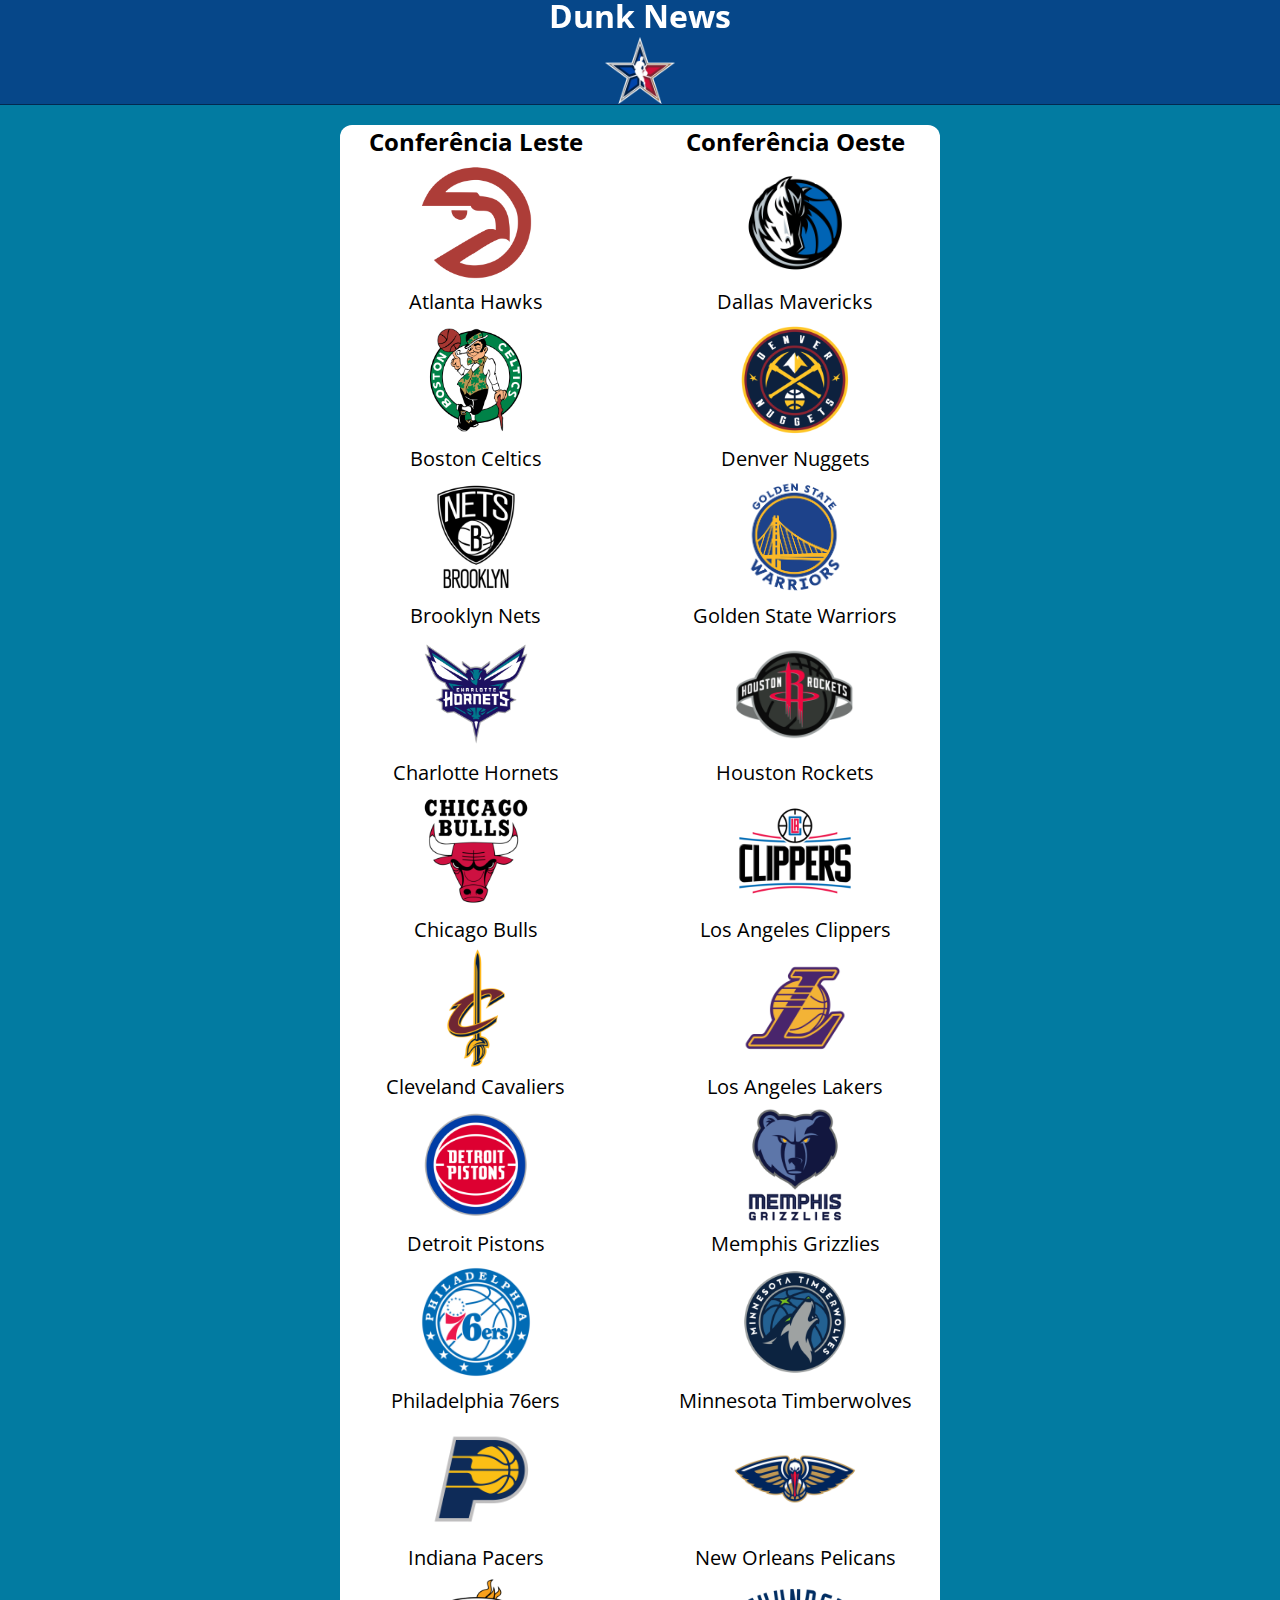
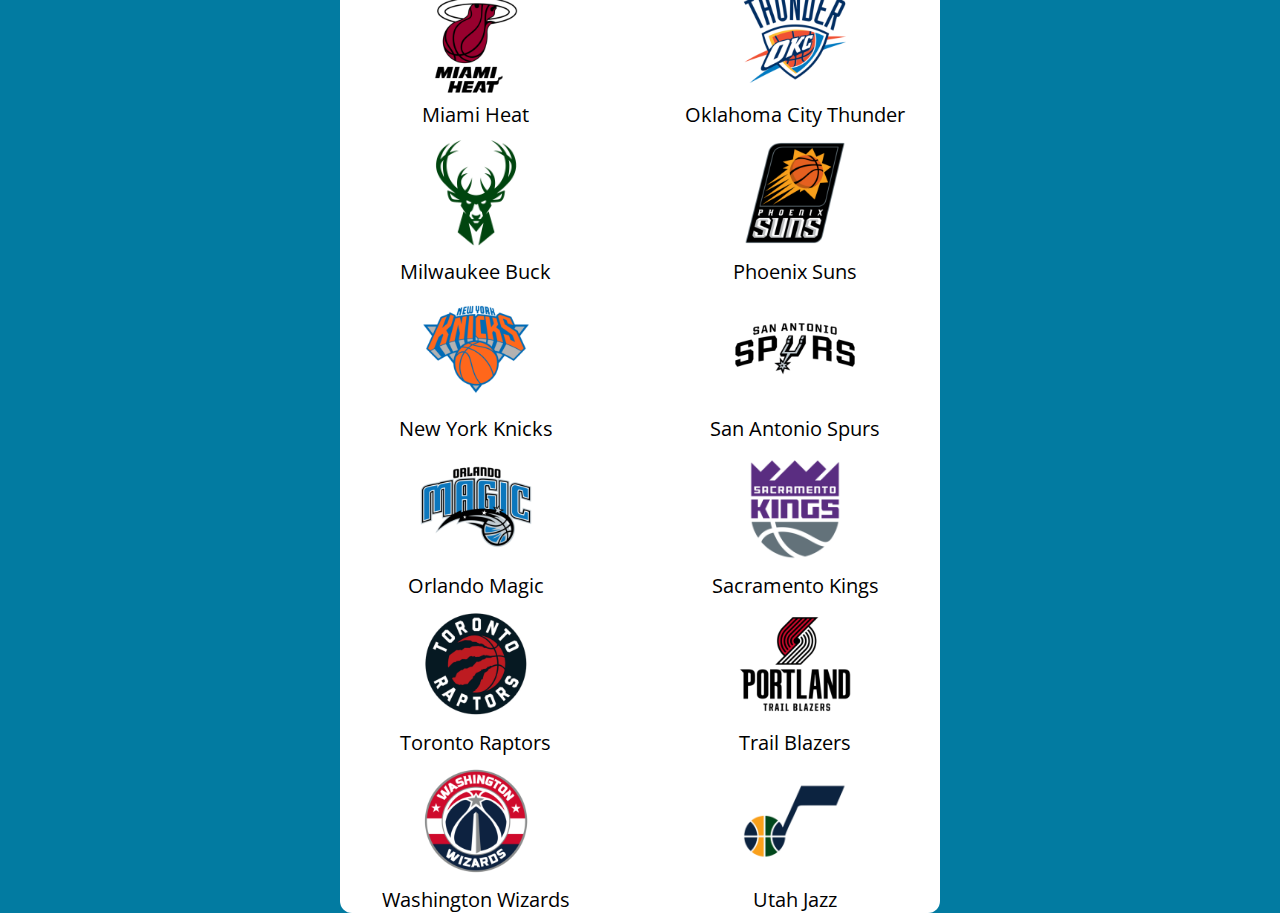
==== code/index.html @ 2bbd067e "Update HTML/CSS" ====
<!DOCTYPE html>
<html lang="pt-br">
<head>
    <meta charset="UTF-8">
    <meta http-equiv="X-UA-Compatible" content="IE=edge">
    <meta name="viewport" content="width=device-width, initial-scale=1.0">
    <title>Dunk News</title>
    <link rel="stylesheet" href="style.css">
    <link rel="shortcut icon" href="imagens/favicon.ico" type="image/x-icon">
</head>
<body>
    <header> 
        <h1 id="title">Dunk News</h1>
        <img id="logo" src="imagens/dunk-news-logo.png" alt="Logo"> 
    </header>
    <main>
        <section id="conferencias">
            <div id="leste">  
                <h2>Conferência Leste</h2>
                <img src="imagens/atlanta-hawks.png" alt="Atlanta Hawks">
                <p>Atlanta Hawks</p>
                <img src="imagens/boston-celtics.png" alt="Boston Celtics">
                <p>Boston Celtics</p>
                <img src="imagens/brooklyn-nets.png" alt="Brooklyn Nets">
                <p>Brooklyn Nets</p>
                <img src="imagens/charlotte-hornets.png" alt="Charlotte Hornets">
                <p>Charlotte Hornets</p>
                <img src="imagens/bulls.png" alt="Chicago Bulls">
                <p>Chicago Bulls</p>
                <img src="imagens/cleveland-cavaliers.png" alt="Cleveland Cavaliers">
                <p>Cleveland Cavaliers</p>
                <img src="imagens/detroit-pistons.png" alt="Detroit Pistons">
                <p>Detroit Pistons</p>
                <img src="imagens/76ers.png" alt="Philadelphia 76ers">
                <p>Philadelphia 76ers</p>
                <img src="imagens/indiana.png" alt="Indiana Pacers">
                <p>Indiana Pacers</p>
                <img src="imagens/heat.png" alt="Miami Heat">
                <p>Miami Heat</p>
                <img src="imagens/milwaukee.png" alt="Milwaukee Bucks">
                <p>Milwaukee Buck</p>
                <img src="imagens/knicks.png" alt="New York Knicks">
                <p>New York Knicks</p>
                <img src="imagens/magic.png" alt="Orlando Magic">
                <p>Orlando Magic</p>
                <img src="imagens/raptors.png" alt="Toronto Raptors">
                <p>Toronto Raptors</p>
                <img src="imagens/wizards.png" alt="Washington Wizards">
                <p>Washington Wizards</p>
            </div>
            <div id="oeste">
                <h2>Conferência Oeste</h2>
                <img src="imagens/dallas-mavericks.png" alt="Dallas Mavericks">
                <p>Dallas Mavericks</p>
                <img src="imagens/denver-nuggets.png" alt="Denver Nuggets">
                <p>Denver Nuggets</p>
                <img src="imagens/warriors.png" alt="Golden State Warriors">
                <p>Golden State Warriors</p>
                <img src="imagens/houston-rockets.png" alt="Houston Rockets">
                <p>Houston Rockets</p>
                <img src="imagens/clippers.png" alt="Los Angeles Clippers">
                <p>Los Angeles Clippers</p>
                <img src="imagens/los-angeles.png" alt="Los Angeles Lakers">
                <p>Los Angeles Lakers</p>
                <img src="imagens/grizzlies.png" alt="Memphis Grizzlies">
                <p>Memphis Grizzlies</p>
                <img src="imagens/timberwolves.png" alt="Minnesota Timberwolves">
                <p>Minnesota Timberwolves</p>
                <img src="imagens/new-orleans.png" alt="New Orleans Pelicans">
                <p>New Orleans Pelicans</p>
                <img src="imagens/logo-okc.png" alt="Oklahoma City Thunder">
                <p>Oklahoma City Thunder</p>
                <img src="imagens/suns.png" alt="Phoenix Suns">
                <p>Phoenix Suns</p>
                <img src="imagens/spurs.png" alt="San Antonio Spurs">
                <p>San Antonio Spurs</p>
                <img src="imagens/kings.png" alt="Sacramento Kings">
                <p>Sacramento Kings</p>
                <img src="imagens/blazers.png" alt="Trail Blazers">
                <p>Trail Blazers</p>
                <img src="imagens/utah.png" alt="Utah Jazz">
                <p>Utah Jazz </p>
            </div>
        </section>
    </main>
</body>
</html>
---- code/style.css ----
/* CORES 
#064789
#027BA1
#029692
#0227A1
#060296
*/

@import url('https://fonts.googleapis.com/css2?family=Open+Sans:wght@300;400;600&display=swap');

*{
    margin: 0;
    padding: 0;
}

body{
    font-family: 'Open Sans', sans-serif;
    padding-top: 125px;
    background-color: #027BA1;
}

img{
    width: 130px;
    display: flex;
    margin: auto;
    align-items: center;
    justify-content: center;
}

p{
    font-size: 20px;
}

/* HEADER */
header{
    box-sizing: border-box;
    padding: 20px 40px;
    margin-bottom: 30px;
    position: fixed;
    width: 100%;
    height: 105px;
    top: 0;
    background-color: #064789;
    border-bottom: 1px solid rgba(0, 0, 0, 0.411);
}

#title{
    text-align: center;
    margin-top: -0.8em;
    color: white;
}

#logo{
    width: 70px;
    display: flex;
    margin: auto;
}

/* MAIN */
#conferencias{
    display: flex;
    margin: auto;
    align-items: center;
    justify-content: center;
    text-align: center;
    background-color: white;
    width: 600px;
    border-radius: 12px;
}


#leste{
    margin-right: 3em;
}

#oeste{
    margin-left: 3em;
}
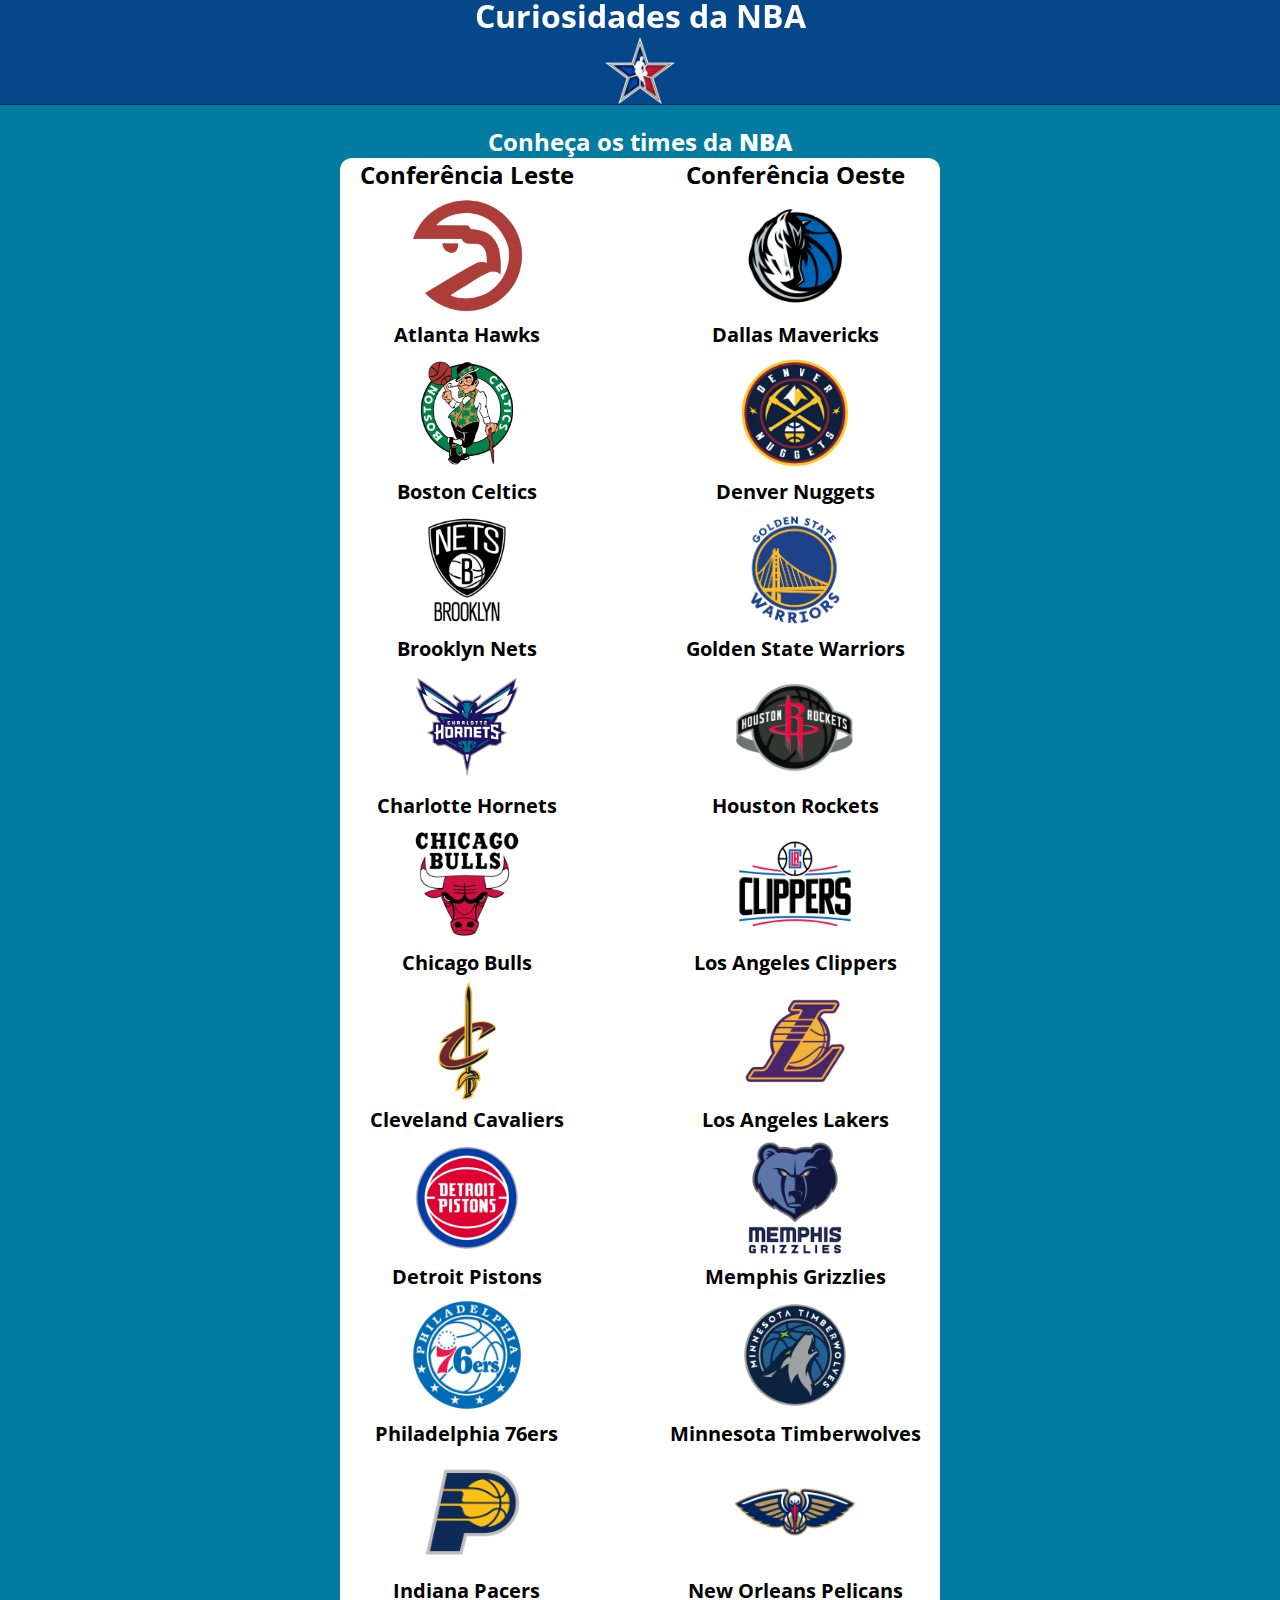
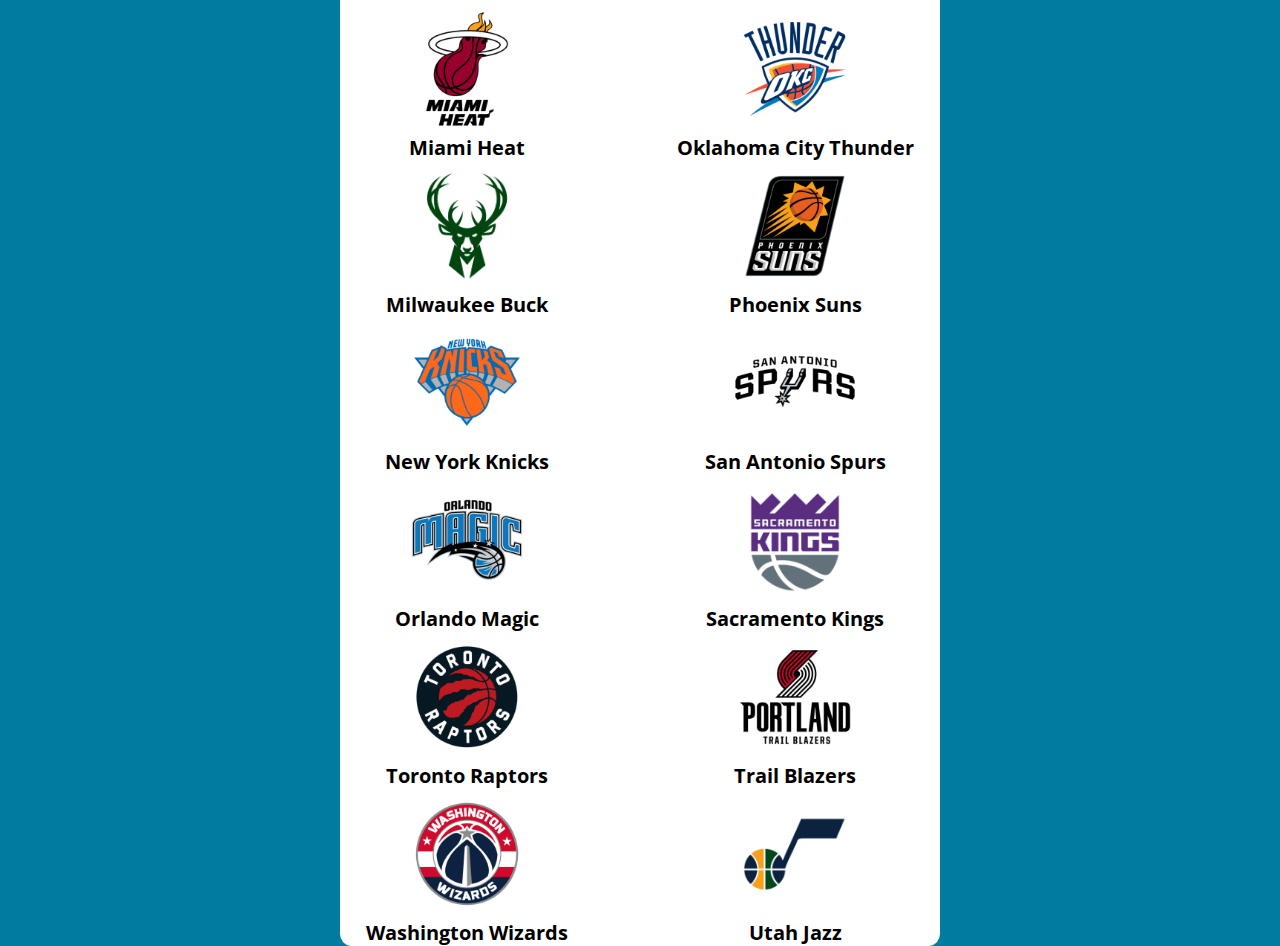
==== commit 116aad8b: "Update HTML/CSS" ====
--- a/code/index.html
+++ b/code/index.html
@@ -4,16 +4,18 @@
     <meta charset="UTF-8">
     <meta http-equiv="X-UA-Compatible" content="IE=edge">
     <meta name="viewport" content="width=device-width, initial-scale=1.0">
-    <title>Dunk News</title>
+    <title>Curiosidades da NBA</title>
     <link rel="stylesheet" href="style.css">
     <link rel="shortcut icon" href="imagens/favicon.ico" type="image/x-icon">
 </head>
 <body>
     <header> 
-        <h1 id="title">Dunk News</h1>
+        <h1 id="title">Curiosidades da NBA</h1>
         <img id="logo" src="imagens/dunk-news-logo.png" alt="Logo"> 
     </header>
+
     <main>
+        <h2 id="par1">Conheça os times da <strong>NBA</strong></h2>
         <section id="conferencias">
             <div id="leste">  
                 <h2>Conferência Leste</h2>
@@ -82,6 +84,8 @@
                 <p>Utah Jazz </p>
             </div>
         </section>
+
+
     </main>
 </body>
 </html>--- a/code/style.css
+++ b/code/style.css
@@ -29,6 +29,7 @@
 
 p{
     font-size: 20px;
+    font-weight: bold;
 }
 
 /* HEADER */
@@ -57,6 +58,12 @@
 }
 
 /* MAIN */
+#par1{
+    align-items: center;
+    text-align: center;
+    color: white;
+}
+
 #conferencias{
     display: flex;
     margin: auto;
@@ -68,7 +75,6 @@
     border-radius: 12px;
 }
 
-
 #leste{
     margin-right: 3em;
 }
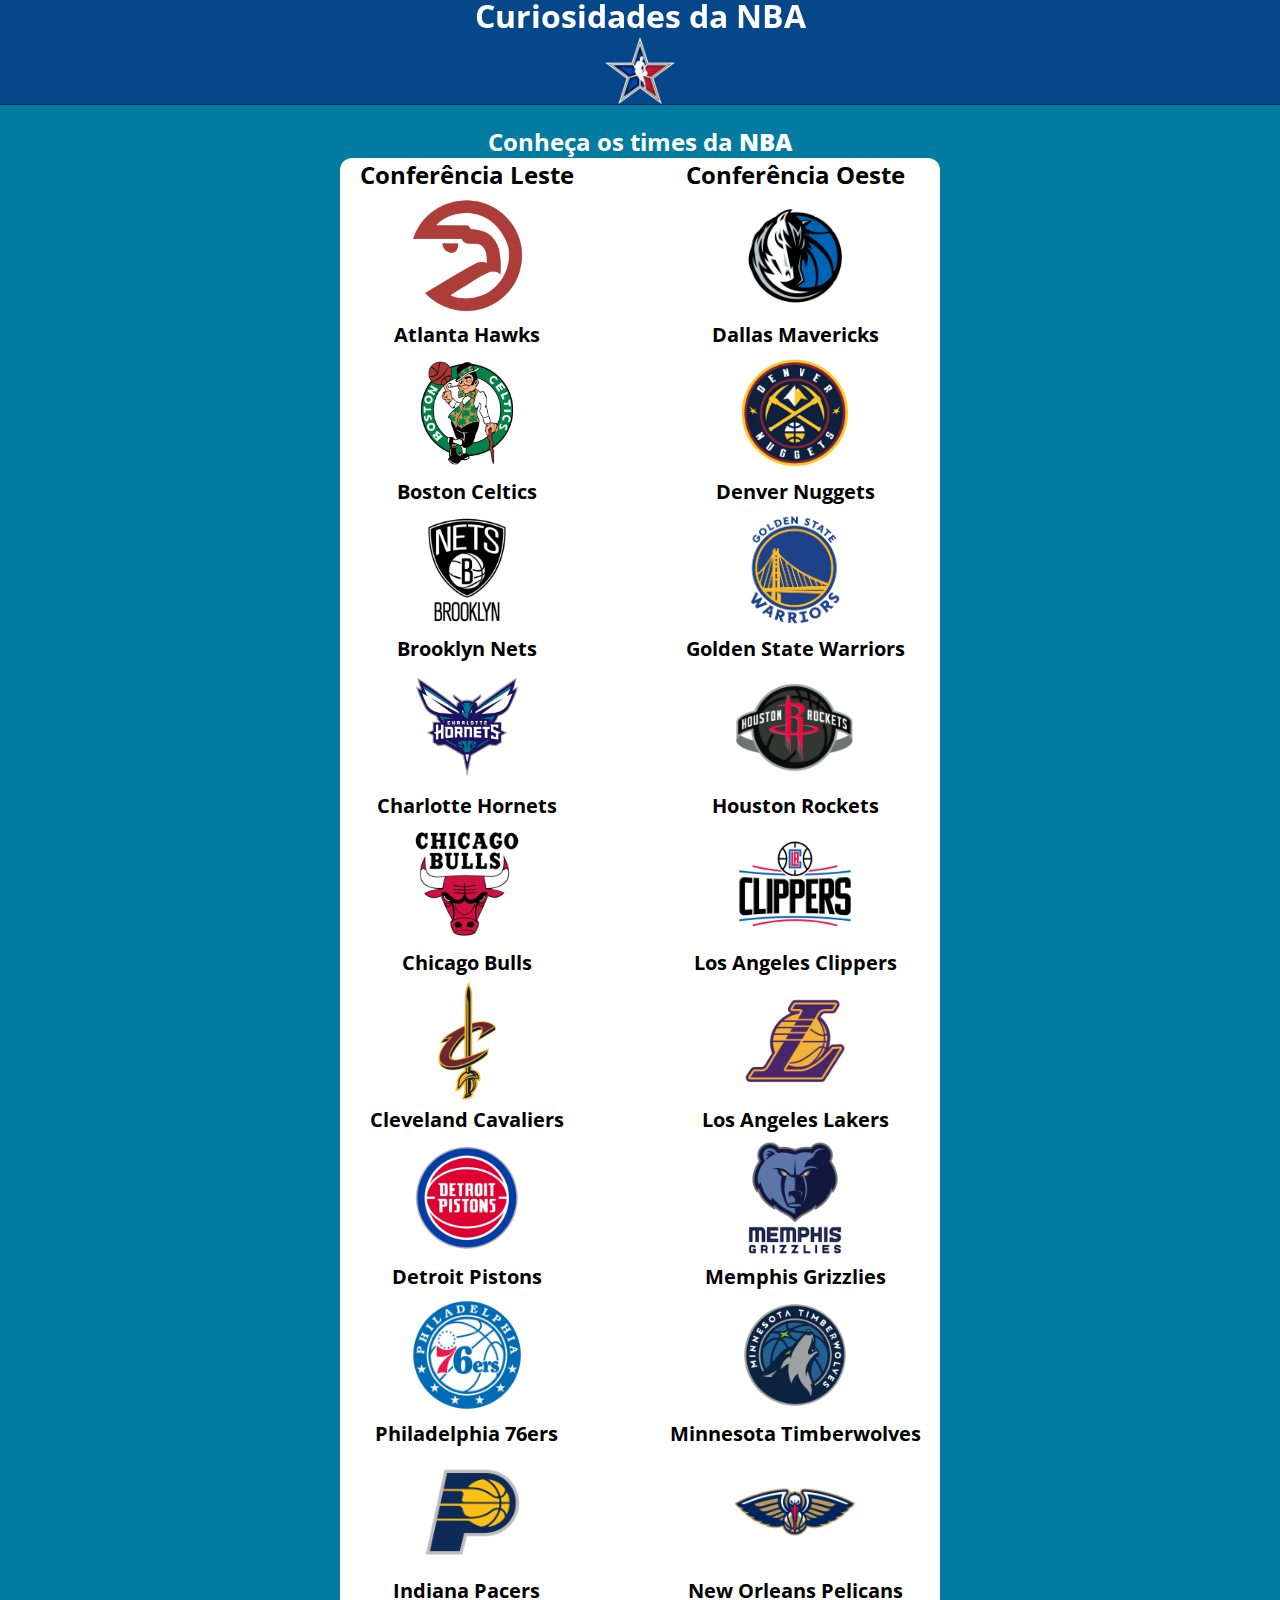
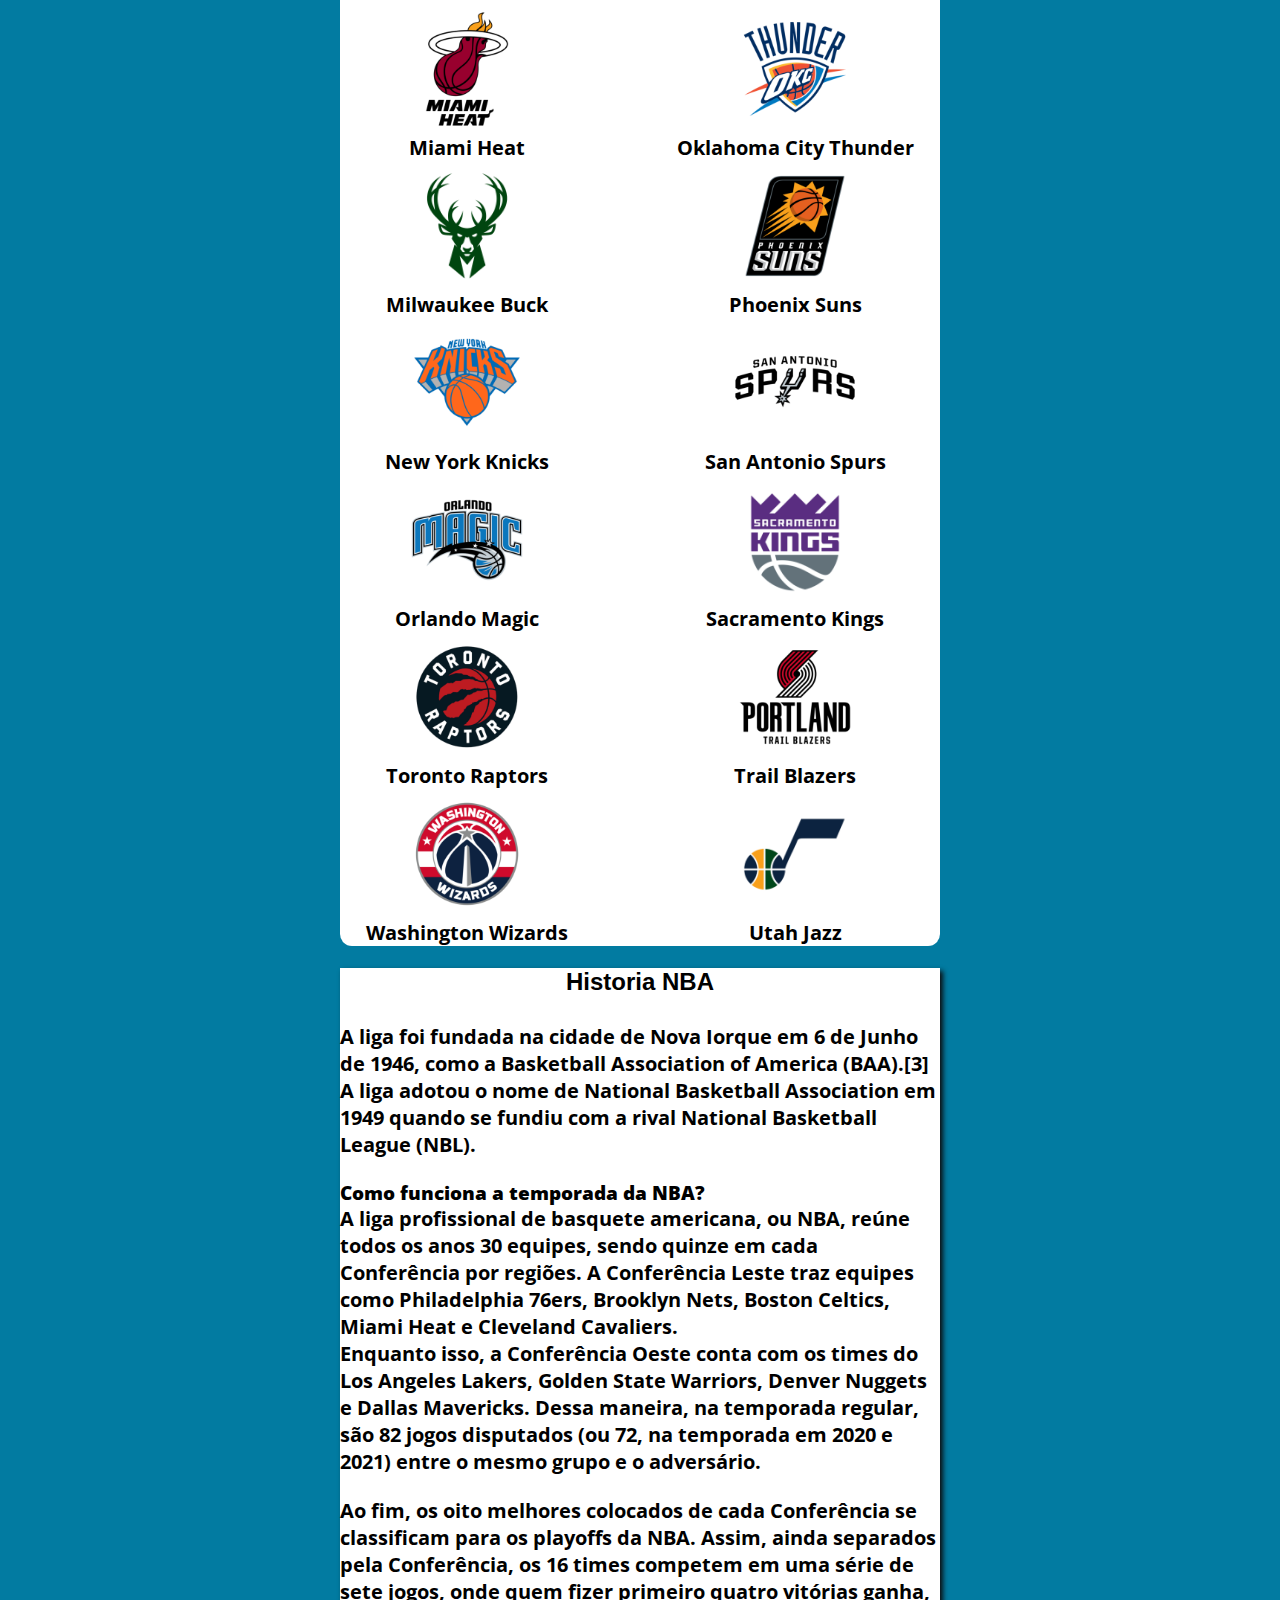
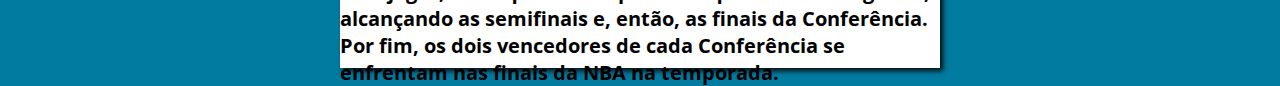
==== commit 129afd7c: "Update HTML/CSS" ====
--- a/code/index.html
+++ b/code/index.html
@@ -84,6 +84,24 @@
                 <p>Utah Jazz </p>
             </div>
         </section>
+        <br>
+        <section>
+            <div id="Curiosidades">
+                <h2 id="titulo">Historia NBA</h2>
+                <p>
+                <br>A liga foi fundada na cidade de Nova Iorque em 6 de Junho de 1946, como a Basketball Association of America (BAA).[3] A liga adotou o nome de National Basketball Association em 1949 quando se fundiu com a rival National Basketball League (NBL).  </br> 
+                </p>
+                <br>
+                <h3><strong>Como funciona a temporada da NBA?</strong> </h3>
+                <p>A liga profissional de basquete americana, ou NBA, reúne todos os anos 30 equipes, sendo quinze em cada Conferência por regiões. A Conferência Leste traz equipes como Philadelphia 76ers, Brooklyn Nets, Boston Celtics, Miami Heat e Cleveland Cavaliers.
+                <br> 
+                Enquanto isso, a Conferência Oeste conta com os times do Los Angeles Lakers, Golden State Warriors, Denver Nuggets e Dallas Mavericks. Dessa maneira, na temporada regular, são 82 jogos disputados (ou 72, na temporada em 2020 e 2021) entre o mesmo grupo e o adversário.
+                </p>
+                <br> 
+                <p>Ao fim, os oito melhores colocados de cada Conferência se classificam para os playoffs da NBA. Assim, ainda separados pela Conferência, os 16 times competem em uma série de sete jogos, onde quem fizer primeiro quatro vitórias ganha, alcançando as semifinais e, então, as finais da Conferência. Por fim, os dois vencedores de cada Conferência se enfrentam nas finais da NBA na temporada.
+                </p>
+            </div>
+        </section>
 
 
     </main>
--- a/code/style.css
+++ b/code/style.css
@@ -81,4 +81,18 @@
 
 #oeste{
     margin-left: 3em;
+}
+
+#Curiosidades{
+    background-color: white;
+    width: 600px;
+    margin: auto;
+    box-shadow:3px 3px 5px rgb(13, 13, 14);
+    height: 700px;
+} 
+
+#titulo{
+    font-family: Arial, Helvetica, sans-serif;
+    font-size: 12;
+    text-align: center;
 }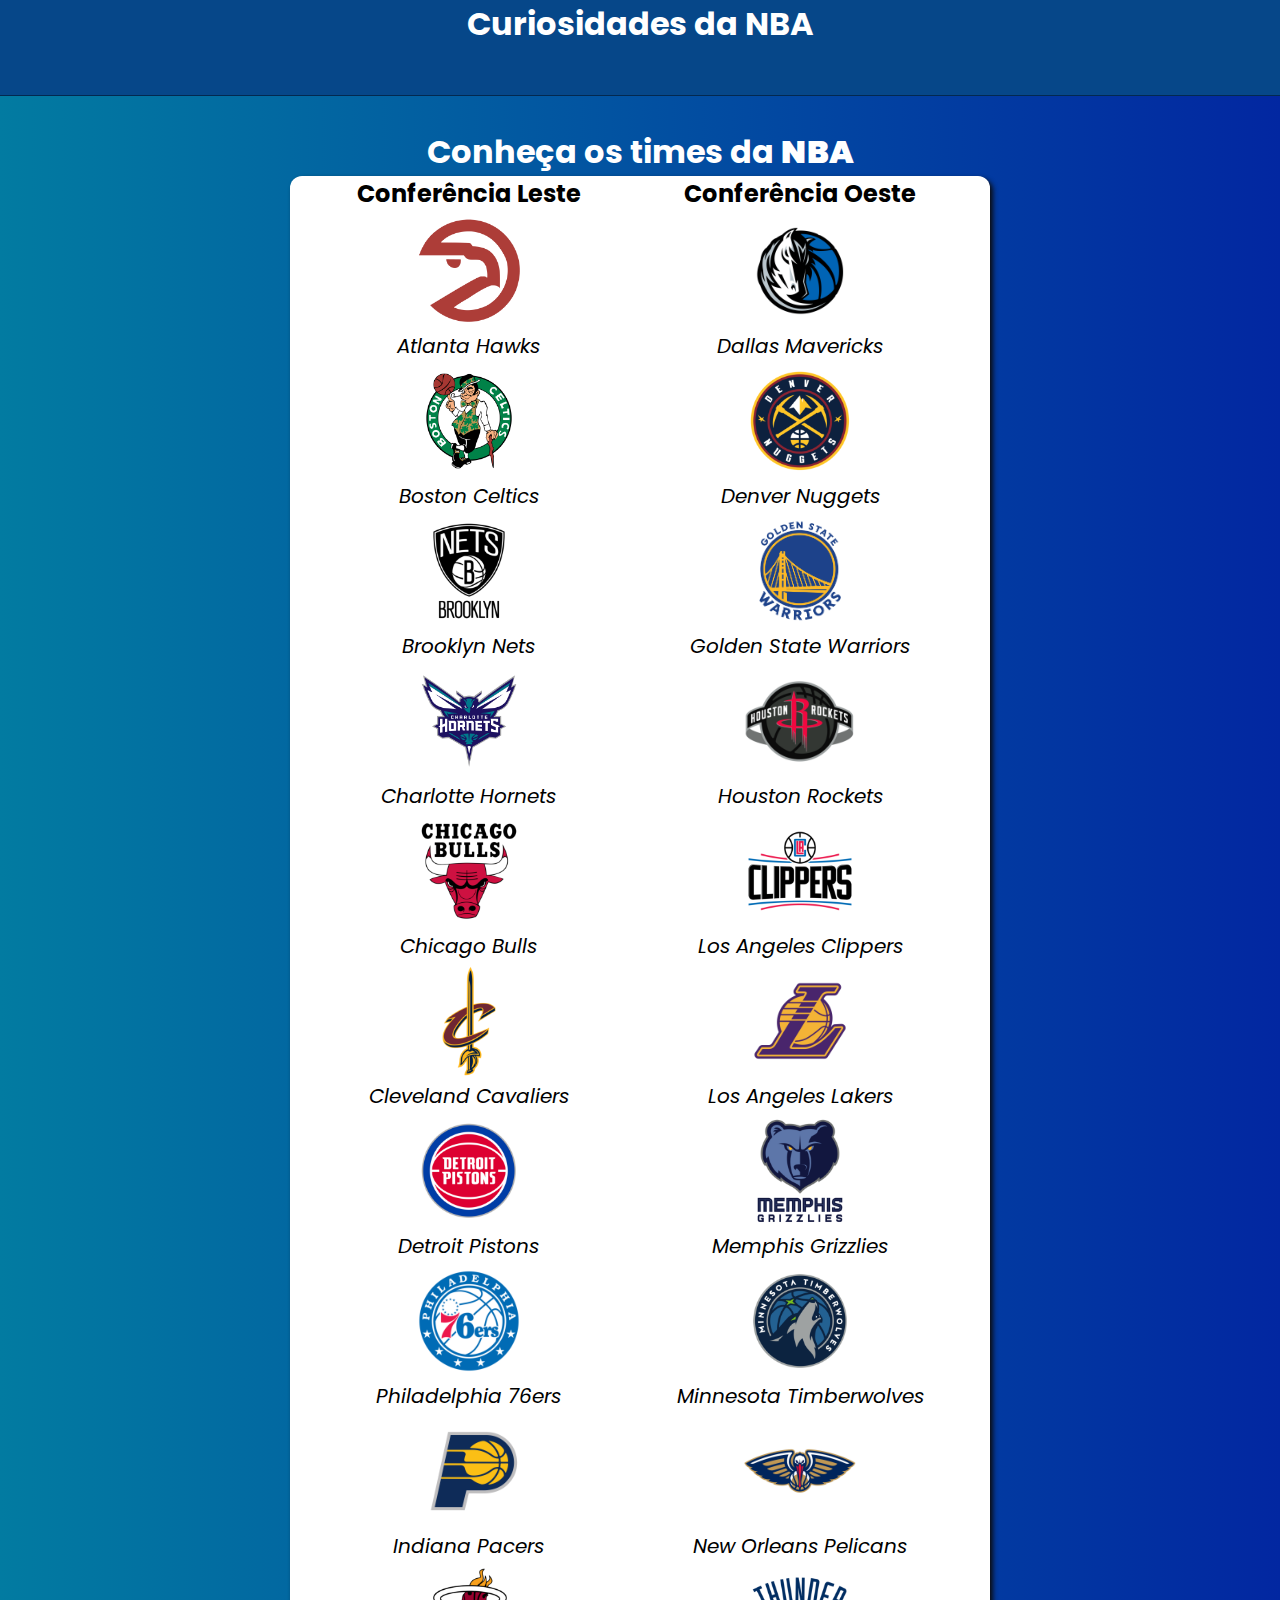
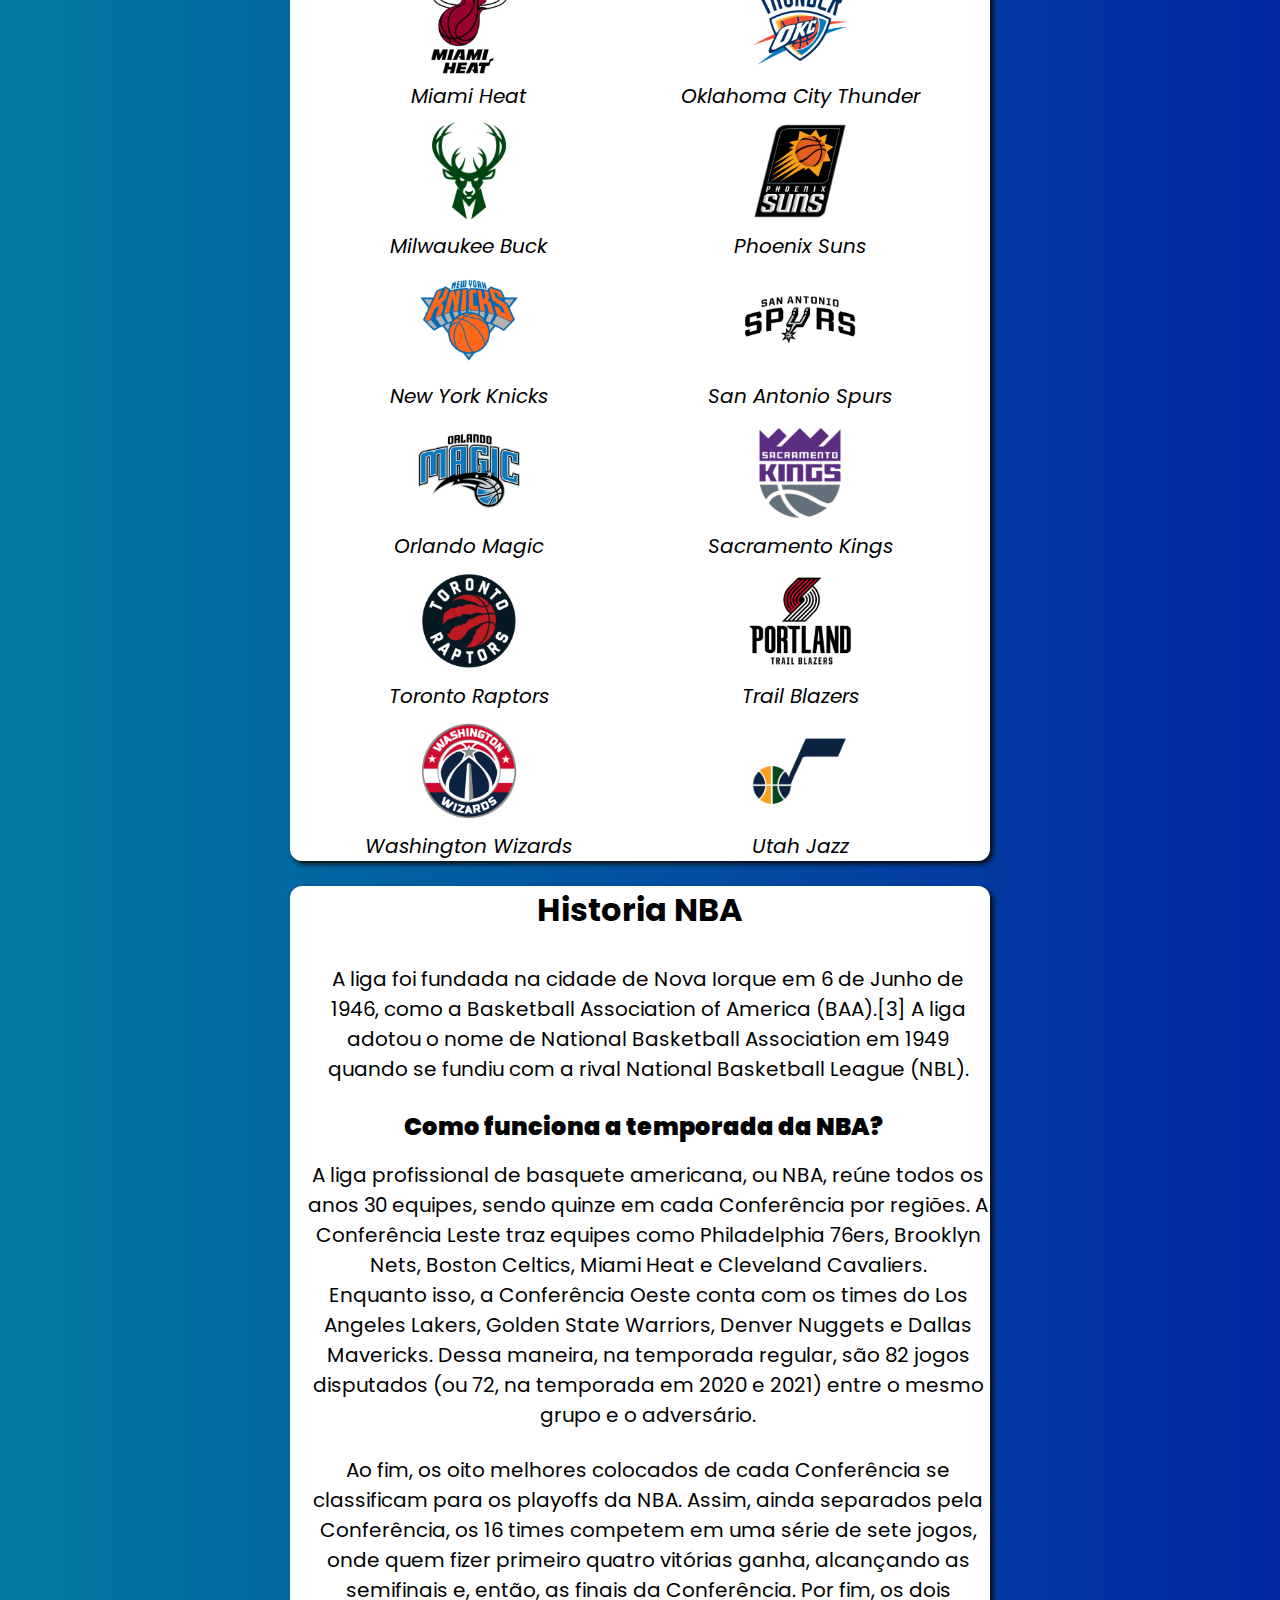
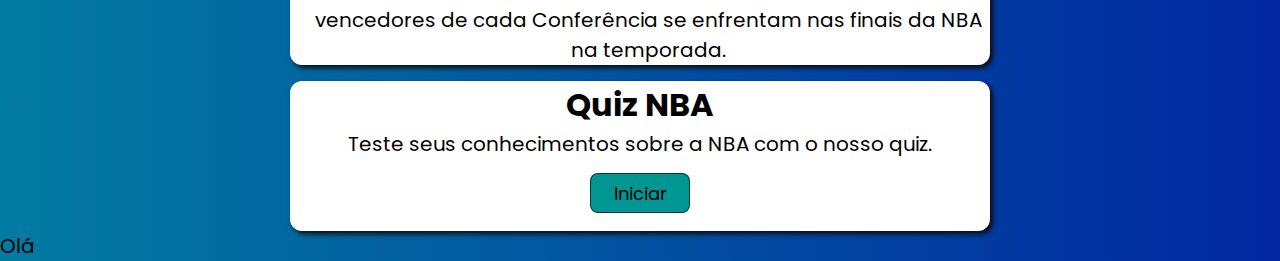
==== commit d432098f: "Update HTML/CSS" ====
--- a/code/index.html
+++ b/code/index.html
@@ -11,99 +11,112 @@
 <body>
     <header> 
         <h1 id="title">Curiosidades da NBA</h1>
-        <img id="logo" src="imagens/dunk-news-logo.png" alt="Logo"> 
     </header>
 
     <main>
-        <h2 id="par1">Conheça os times da <strong>NBA</strong></h2>
-        <section id="conferencias">
-            <div id="leste">  
-                <h2>Conferência Leste</h2>
-                <img src="imagens/atlanta-hawks.png" alt="Atlanta Hawks">
-                <p>Atlanta Hawks</p>
-                <img src="imagens/boston-celtics.png" alt="Boston Celtics">
-                <p>Boston Celtics</p>
-                <img src="imagens/brooklyn-nets.png" alt="Brooklyn Nets">
-                <p>Brooklyn Nets</p>
-                <img src="imagens/charlotte-hornets.png" alt="Charlotte Hornets">
-                <p>Charlotte Hornets</p>
-                <img src="imagens/bulls.png" alt="Chicago Bulls">
-                <p>Chicago Bulls</p>
-                <img src="imagens/cleveland-cavaliers.png" alt="Cleveland Cavaliers">
-                <p>Cleveland Cavaliers</p>
-                <img src="imagens/detroit-pistons.png" alt="Detroit Pistons">
-                <p>Detroit Pistons</p>
-                <img src="imagens/76ers.png" alt="Philadelphia 76ers">
-                <p>Philadelphia 76ers</p>
-                <img src="imagens/indiana.png" alt="Indiana Pacers">
-                <p>Indiana Pacers</p>
-                <img src="imagens/heat.png" alt="Miami Heat">
-                <p>Miami Heat</p>
-                <img src="imagens/milwaukee.png" alt="Milwaukee Bucks">
-                <p>Milwaukee Buck</p>
-                <img src="imagens/knicks.png" alt="New York Knicks">
-                <p>New York Knicks</p>
-                <img src="imagens/magic.png" alt="Orlando Magic">
-                <p>Orlando Magic</p>
-                <img src="imagens/raptors.png" alt="Toronto Raptors">
-                <p>Toronto Raptors</p>
-                <img src="imagens/wizards.png" alt="Washington Wizards">
-                <p>Washington Wizards</p>
-            </div>
-            <div id="oeste">
-                <h2>Conferência Oeste</h2>
-                <img src="imagens/dallas-mavericks.png" alt="Dallas Mavericks">
-                <p>Dallas Mavericks</p>
-                <img src="imagens/denver-nuggets.png" alt="Denver Nuggets">
-                <p>Denver Nuggets</p>
-                <img src="imagens/warriors.png" alt="Golden State Warriors">
-                <p>Golden State Warriors</p>
-                <img src="imagens/houston-rockets.png" alt="Houston Rockets">
-                <p>Houston Rockets</p>
-                <img src="imagens/clippers.png" alt="Los Angeles Clippers">
-                <p>Los Angeles Clippers</p>
-                <img src="imagens/los-angeles.png" alt="Los Angeles Lakers">
-                <p>Los Angeles Lakers</p>
-                <img src="imagens/grizzlies.png" alt="Memphis Grizzlies">
-                <p>Memphis Grizzlies</p>
-                <img src="imagens/timberwolves.png" alt="Minnesota Timberwolves">
-                <p>Minnesota Timberwolves</p>
-                <img src="imagens/new-orleans.png" alt="New Orleans Pelicans">
-                <p>New Orleans Pelicans</p>
-                <img src="imagens/logo-okc.png" alt="Oklahoma City Thunder">
-                <p>Oklahoma City Thunder</p>
-                <img src="imagens/suns.png" alt="Phoenix Suns">
-                <p>Phoenix Suns</p>
-                <img src="imagens/spurs.png" alt="San Antonio Spurs">
-                <p>San Antonio Spurs</p>
-                <img src="imagens/kings.png" alt="Sacramento Kings">
-                <p>Sacramento Kings</p>
-                <img src="imagens/blazers.png" alt="Trail Blazers">
-                <p>Trail Blazers</p>
-                <img src="imagens/utah.png" alt="Utah Jazz">
-                <p>Utah Jazz </p>
-            </div>
-        </section>
-        <br>
-        <section>
-            <div id="Curiosidades">
-                <h2 id="titulo">Historia NBA</h2>
-                <p>
-                <br>A liga foi fundada na cidade de Nova Iorque em 6 de Junho de 1946, como a Basketball Association of America (BAA).[3] A liga adotou o nome de National Basketball Association em 1949 quando se fundiu com a rival National Basketball League (NBL).  </br> 
-                </p>
-                <br>
-                <h3><strong>Como funciona a temporada da NBA?</strong> </h3>
-                <p>A liga profissional de basquete americana, ou NBA, reúne todos os anos 30 equipes, sendo quinze em cada Conferência por regiões. A Conferência Leste traz equipes como Philadelphia 76ers, Brooklyn Nets, Boston Celtics, Miami Heat e Cleveland Cavaliers.
-                <br> 
-                Enquanto isso, a Conferência Oeste conta com os times do Los Angeles Lakers, Golden State Warriors, Denver Nuggets e Dallas Mavericks. Dessa maneira, na temporada regular, são 82 jogos disputados (ou 72, na temporada em 2020 e 2021) entre o mesmo grupo e o adversário.
-                </p>
-                <br> 
-                <p>Ao fim, os oito melhores colocados de cada Conferência se classificam para os playoffs da NBA. Assim, ainda separados pela Conferência, os 16 times competem em uma série de sete jogos, onde quem fizer primeiro quatro vitórias ganha, alcançando as semifinais e, então, as finais da Conferência. Por fim, os dois vencedores de cada Conferência se enfrentam nas finais da NBA na temporada.
-                </p>
-            </div>
-        </section>
+                <section>
+                    <h1 id="title-teams">Conheça os times da <strong>NBA</strong></h1>
+                    <div class="content conferencias">
+                                <div id="leste">
+                                    <h2>Conferência Leste</h2>
+                                    <img src="imagens/atlanta-hawks.png" alt="Atlanta Hawks">
+                                    <p>Atlanta Hawks</p>
+                                    <img src="imagens/boston-celtics.png" alt="Boston Celtics">
+                                    <p>Boston Celtics</p>
+                                    <img src="imagens/brooklyn-nets.png" alt="Brooklyn Nets">
+                                    <p>Brooklyn Nets</p>
+                                    <img src="imagens/charlotte-hornets.png" alt="Charlotte Hornets">
+                                    <p>Charlotte Hornets</p>
+                                    <img src="imagens/bulls.png" alt="Chicago Bulls">
+                                    <p>Chicago Bulls</p>
+                                    <img src="imagens/cleveland-cavaliers.png" alt="Cleveland Cavaliers">
+                                    <p>Cleveland Cavaliers</p>
+                                    <img src="imagens/detroit-pistons.png" alt="Detroit Pistons">
+                                    <p>Detroit Pistons</p>
+                                    <img src="imagens/76ers.png" alt="Philadelphia 76ers">
+                                    <p>Philadelphia 76ers</p>
+                                    <img src="imagens/indiana.png" alt="Indiana Pacers">
+                                    <p>Indiana Pacers</p>
+                                    <img src="imagens/heat.png" alt="Miami Heat">
+                                    <p>Miami Heat</p>
+                                    <img src="imagens/milwaukee.png" alt="Milwaukee Bucks">
+                                    <p>Milwaukee Buck</p>
+                                    <img src="imagens/knicks.png" alt="New York Knicks">
+                                    <p>New York Knicks</p>
+                                    <img src="imagens/magic.png" alt="Orlando Magic">
+                                    <p>Orlando Magic</p>
+                                    <img src="imagens/raptors.png" alt="Toronto Raptors">
+                                    <p>Toronto Raptors</p>
+                                    <img src="imagens/wizards.png" alt="Washington Wizards">
+                                    <p>Washington Wizards</p>
+                                </div>
+                                <div id="oeste">
+                                    <h2>Conferência Oeste</h2>
+                                    <img src="imagens/dallas-mavericks.png" alt="Dallas Mavericks">
+                                    <p>Dallas Mavericks</p>
+                                    <img src="imagens/denver-nuggets.png" alt="Denver Nuggets">
+                                    <p>Denver Nuggets</p>
+                                    <img src="imagens/warriors.png" alt="Golden State Warriors">
+                                    <p>Golden State Warriors</p>
+                                    <img src="imagens/houston-rockets.png" alt="Houston Rockets">
+                                    <p>Houston Rockets</p>
+                                    <img src="imagens/clippers.png" alt="Los Angeles Clippers">
+                                    <p>Los Angeles Clippers</p>
+                                    <img src="imagens/los-angeles.png" alt="Los Angeles Lakers">
+                                    <p>Los Angeles Lakers</p>
+                                    <img src="imagens/grizzlies.png" alt="Memphis Grizzlies">
+                                    <p>Memphis Grizzlies</p>
+                                    <img src="imagens/timberwolves.png" alt="Minnesota Timberwolves">
+                                    <p>Minnesota Timberwolves</p>
+                                    <img src="imagens/new-orleans.png" alt="New Orleans Pelicans">
+                                    <p>New Orleans Pelicans</p>
+                                    <img src="imagens/logo-okc.png" alt="Oklahoma City Thunder">
+                                    <p>Oklahoma City Thunder</p>
+                                    <img src="imagens/suns.png" alt="Phoenix Suns">
+                                    <p>Phoenix Suns</p>
+                                    <img src="imagens/spurs.png" alt="San Antonio Spurs">
+                                    <p>San Antonio Spurs</p>
+                                    <img src="imagens/kings.png" alt="Sacramento Kings">
+                                    <p>Sacramento Kings</p>
+                                    <img src="imagens/blazers.png" alt="Trail Blazers">
+                                    <p>Trail Blazers</p>
+                                    <img src="imagens/utah.png" alt="Utah Jazz">
+                                    <p>Utah Jazz </p>
+                            </div>
+                        </div>
+                </section>
+            <br>
+                <section>
+                        <div class="content curiosidades">
+                            <h1>Historia NBA</h1>
+                            <p>
+                            <br>A liga foi fundada na cidade de Nova Iorque em 6 de Junho de 1946, como a Basketball Association of America (BAA).[3] A liga adotou o nome de National Basketball Association em 1949 quando se fundiu com a rival National Basketball League (NBL).  </br>
+                            </p>
+                            <br>
+                            <h2><strong>Como funciona a temporada da NBA?</strong> </h2>
+                            <p>A liga profissional de basquete americana, ou NBA, reúne todos os anos 30 equipes, sendo quinze em cada Conferência por regiões. A Conferência Leste traz equipes como Philadelphia 76ers, Brooklyn Nets, Boston Celtics, Miami Heat e Cleveland Cavaliers.
+                            <br>
+                            Enquanto isso, a Conferência Oeste conta com os times do Los Angeles Lakers, Golden State Warriors, Denver Nuggets e Dallas Mavericks. Dessa maneira, na temporada regular, são 82 jogos disputados (ou 72, na temporada em 2020 e 2021) entre o mesmo grupo e o adversário.
+                            </p>
+                            <br>
+                            <p>Ao fim, os oito melhores colocados de cada Conferência se classificam para os playoffs da NBA. Assim, ainda separados pela Conferência, os 16 times competem em uma série de sete jogos, onde quem fizer primeiro quatro vitórias ganha, alcançando as semifinais e, então, as finais da Conferência. Por fim, os dois vencedores de cada Conferência se enfrentam nas finais da NBA na temporada.
+                            </p>
+                        </div>
+                    </div>
 
+                    <div class="content quiz">
+                        <h1>Quiz NBA</h1>
+                        <div id="quiz-content">
+                            <p>Teste seus conhecimentos sobre a NBA com o nosso quiz.</p>
+                            <a href="quiz01.html"><button>Iniciar</button></a>
+                        </div>
+                    </div>
+                </section>
 
     </main>
+
+    <footer>
+        <p>Olá</p>
+    </footer>
 </body>
 </html>--- a/code/style.css
+++ b/code/style.css
@@ -6,7 +6,7 @@
 #060296
 */
 
-@import url('https://fonts.googleapis.com/css2?family=Open+Sans:wght@300;400;600&display=swap');
+@import url('https://fonts.googleapis.com/css2?family=Poppins:wght@300;400;600;700&display=swap');
 
 *{
     margin: 0;
@@ -14,13 +14,18 @@
 }
 
 body{
-    font-family: 'Open Sans', sans-serif;
-    padding-top: 125px;
-    background-color: #027BA1;
+    font-family: 'Poppins', sans-serif;
+    background-image: linear-gradient(to right, #027BA1, #0227A1);
+    
+}
+
+a{
+    text-decoration: none;
+    color: black;
 }
 
 img{
-    width: 130px;
+    width: 120px;
     display: flex;
     margin: auto;
     align-items: center;
@@ -29,50 +34,52 @@
 
 p{
     font-size: 20px;
-    font-weight: bold;
 }
 
 /* HEADER */
+    
 header{
-    box-sizing: border-box;
-    padding: 20px 40px;
-    margin-bottom: 30px;
-    position: fixed;
-    width: 100%;
-    height: 105px;
-    top: 0;
+    height: 95px;
+    margin-bottom: 2rem;
     background-color: #064789;
     border-bottom: 1px solid rgba(0, 0, 0, 0.411);
 }
 
-#title{
+header h1{
+    display: flex;
+    align-items: center;
+    justify-content: center;
+    margin: auto;
     text-align: center;
-    margin-top: -0.8em;
     color: white;
 }
 
-#logo{
-    width: 70px;
-    display: flex;
-    margin: auto;
-}
-
 /* MAIN */
-#par1{
+#title-teams{
     align-items: center;
     text-align: center;
     color: white;
 }
 
-#conferencias{
+.content{
+    margin: auto;
+    text-align: center;
+    background-color: white;
+    width: min(80%, 700px);
+    height: auto;
+    border-radius: 12px;
+    box-shadow:3px 3px 5px rgb(13, 13, 14); 
+}
+
+.conferencias{
     display: flex;
     margin: auto;
     align-items: center;
     justify-content: center;
-    text-align: center;
-    background-color: white;
-    width: 600px;
-    border-radius: 12px;
+}
+
+.conferencias p{
+    font-style: oblique;
 }
 
 #leste{
@@ -83,16 +90,40 @@
     margin-left: 3em;
 }
 
-#Curiosidades{
-    background-color: white;
-    width: 600px;
-    margin: auto;
-    box-shadow:3px 3px 5px rgb(13, 13, 14);
-    height: 700px;
-} 
+.curiosidades h1{
+    color: black;
+}
 
-#titulo{
-    font-family: Arial, Helvetica, sans-serif;
-    font-size: 12;
+.curiosidades p{
+    margin-left: 1rem;
+}
+
+.curiosidades h2{
+    margin: 0 0 1rem 0.5rem;
+}
+
+#title-hist{
     text-align: center;
+    color: white;
+}
+
+.quiz{
+    margin-top: 1rem;
+    height: 150px;
+}
+
+.quiz button{
+    width: 100px;
+    height: 40px;
+    margin-top: 0.9rem;
+    font-family: 'Poppins', sans-serif;
+    font-size: 18px;
+    border-radius: 8px;
+    cursor: pointer;
+    border: 1px solid rgba(0, 0, 0, 0.63);
+    background-color: #029692;
+}
+
+.quiz button:hover{
+    filter: brightness(1.2);
 }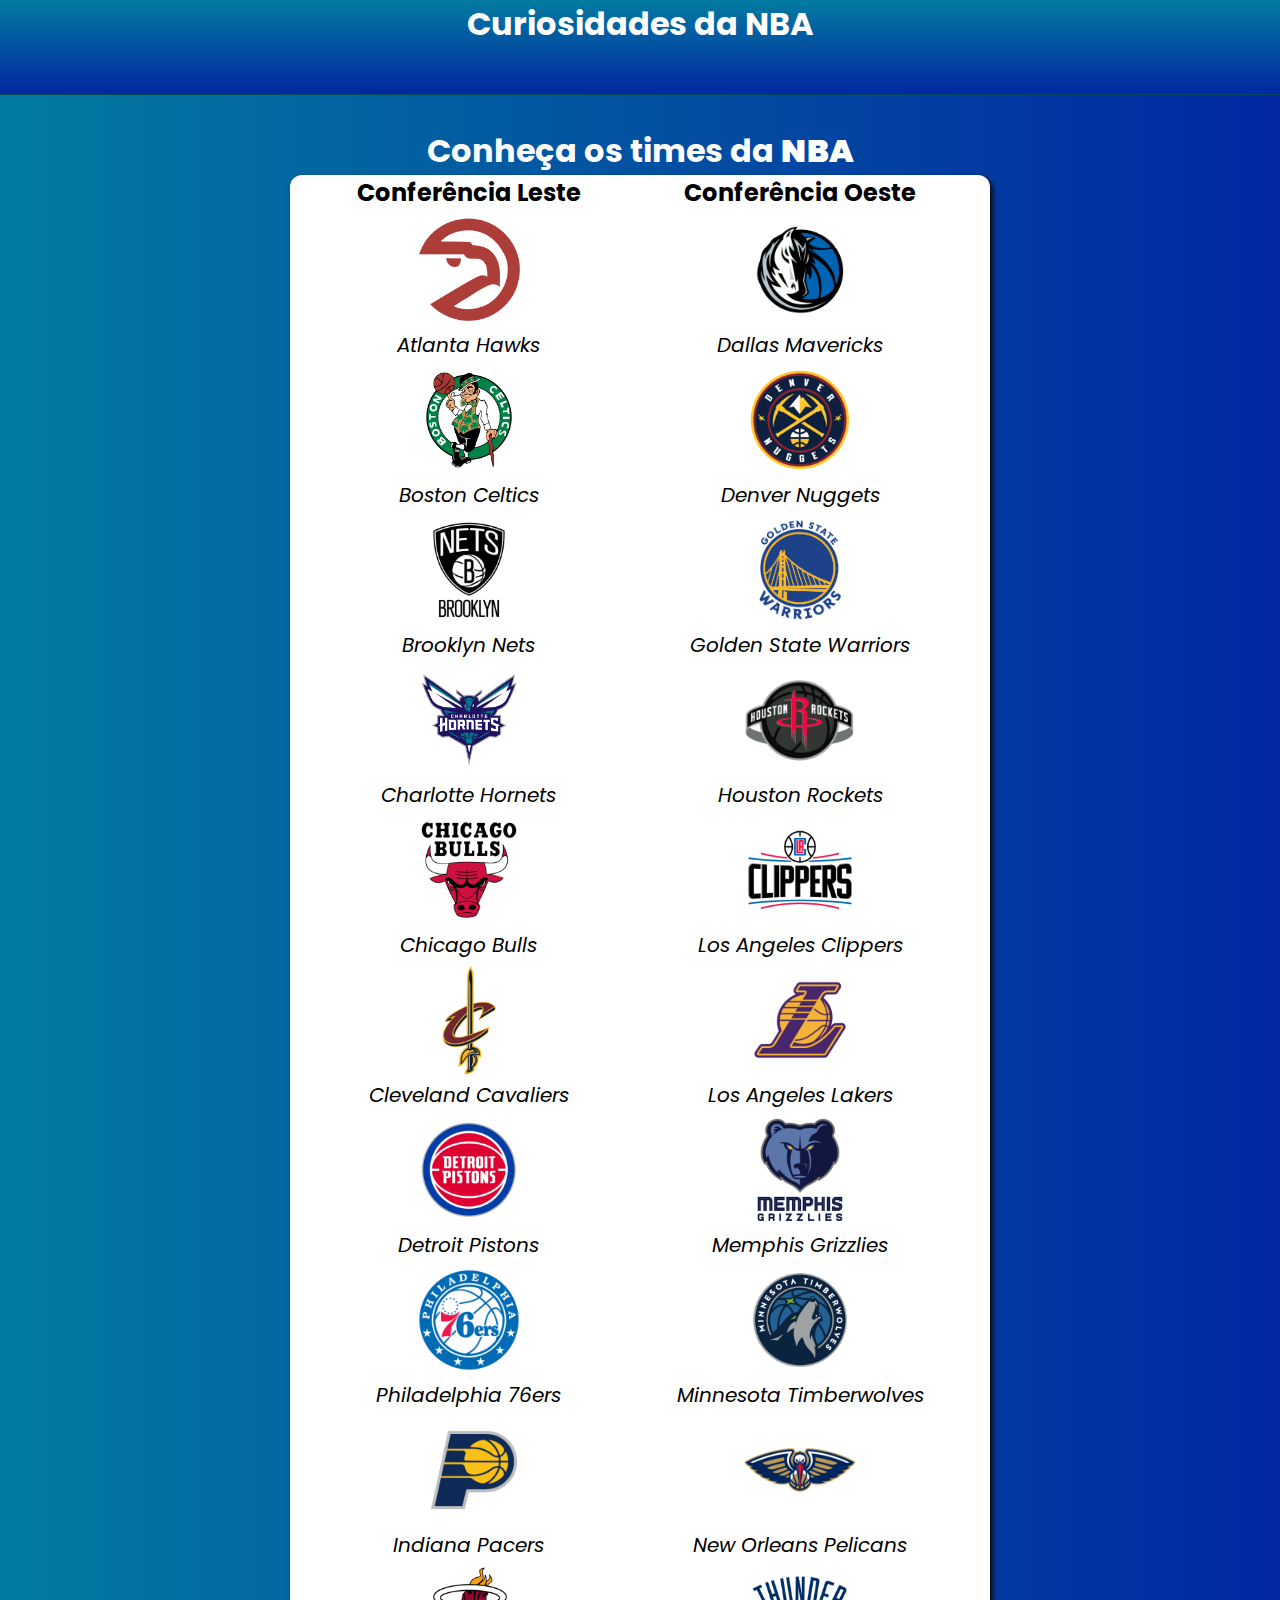
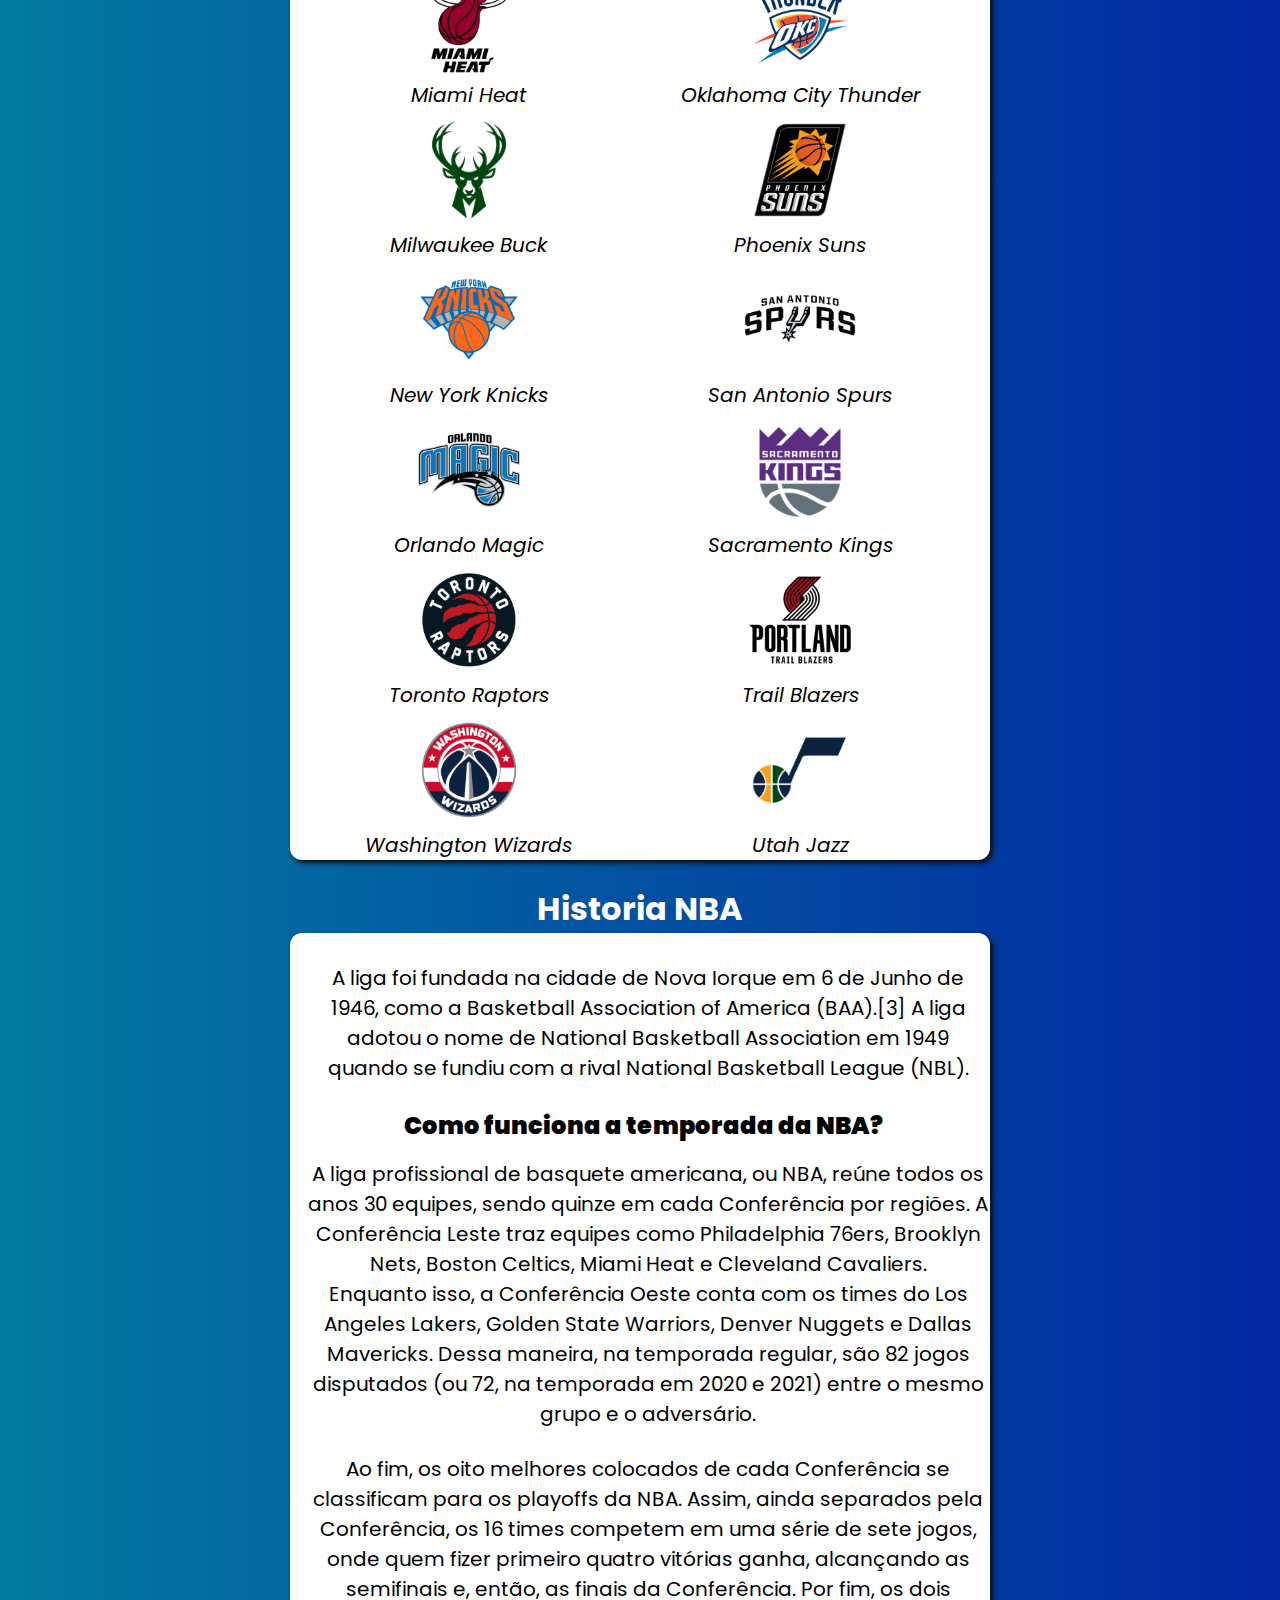
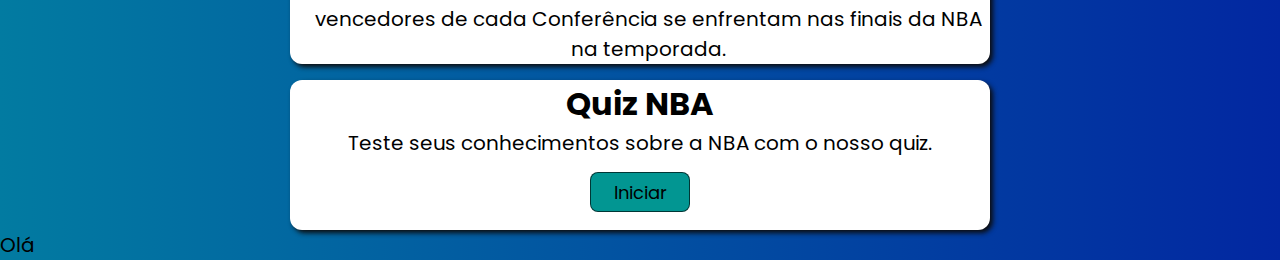
==== commit 2464b256: "Update HTML/CSS" ====
--- a/code/index.html
+++ b/code/index.html
@@ -87,8 +87,9 @@
                 </section>
             <br>
                 <section>
+                        <h1 id="title-hist">Historia NBA</h1>
                         <div class="content curiosidades">
-                            <h1>Historia NBA</h1>
+                            
                             <p>
                             <br>A liga foi fundada na cidade de Nova Iorque em 6 de Junho de 1946, como a Basketball Association of America (BAA).[3] A liga adotou o nome de National Basketball Association em 1949 quando se fundiu com a rival National Basketball League (NBL).  </br>
                             </p>
--- a/code/style.css
+++ b/code/style.css
@@ -11,6 +11,7 @@
 *{
     margin: 0;
     padding: 0;
+    box-sizing: border-box;
 }
 
 body{
@@ -41,7 +42,7 @@
 header{
     height: 95px;
     margin-bottom: 2rem;
-    background-color: #064789;
+    background-image: linear-gradient(to bottom, #027BA1, #0227A1);
     border-bottom: 1px solid rgba(0, 0, 0, 0.411);
 }
 
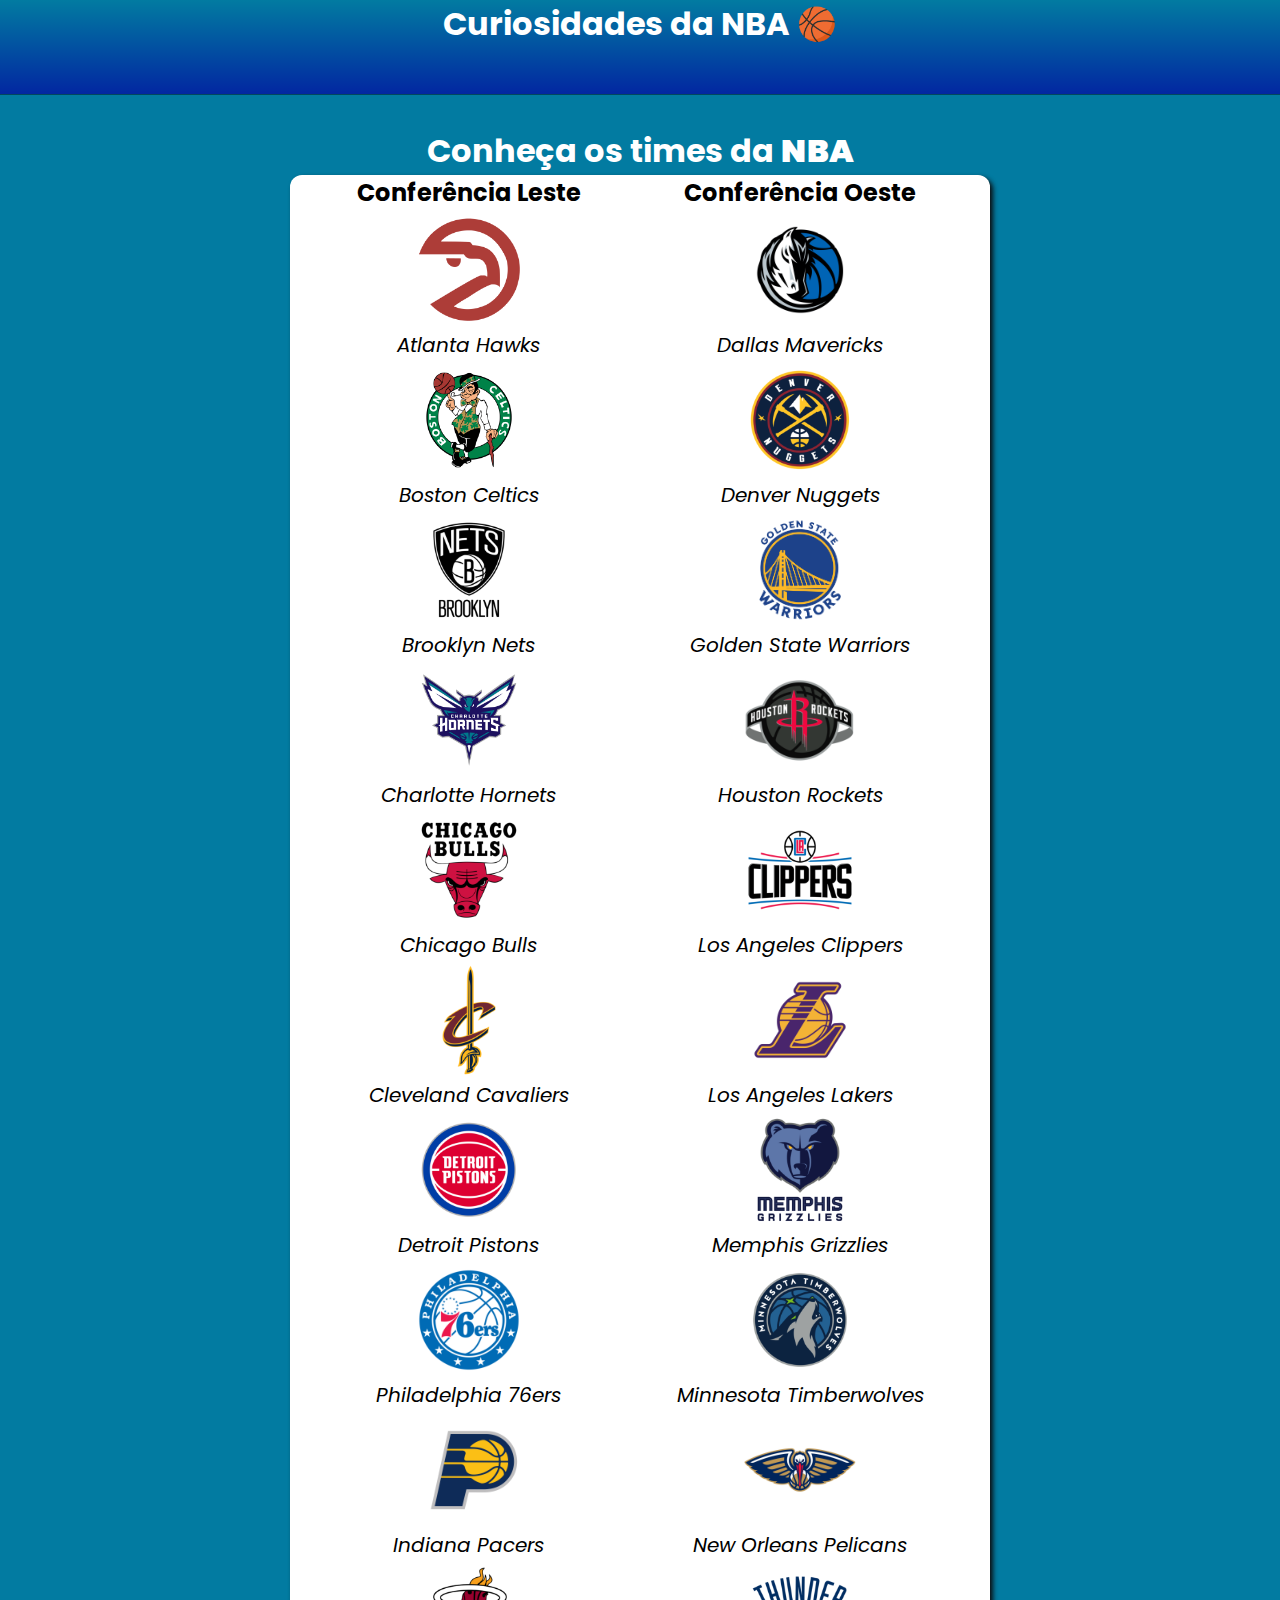
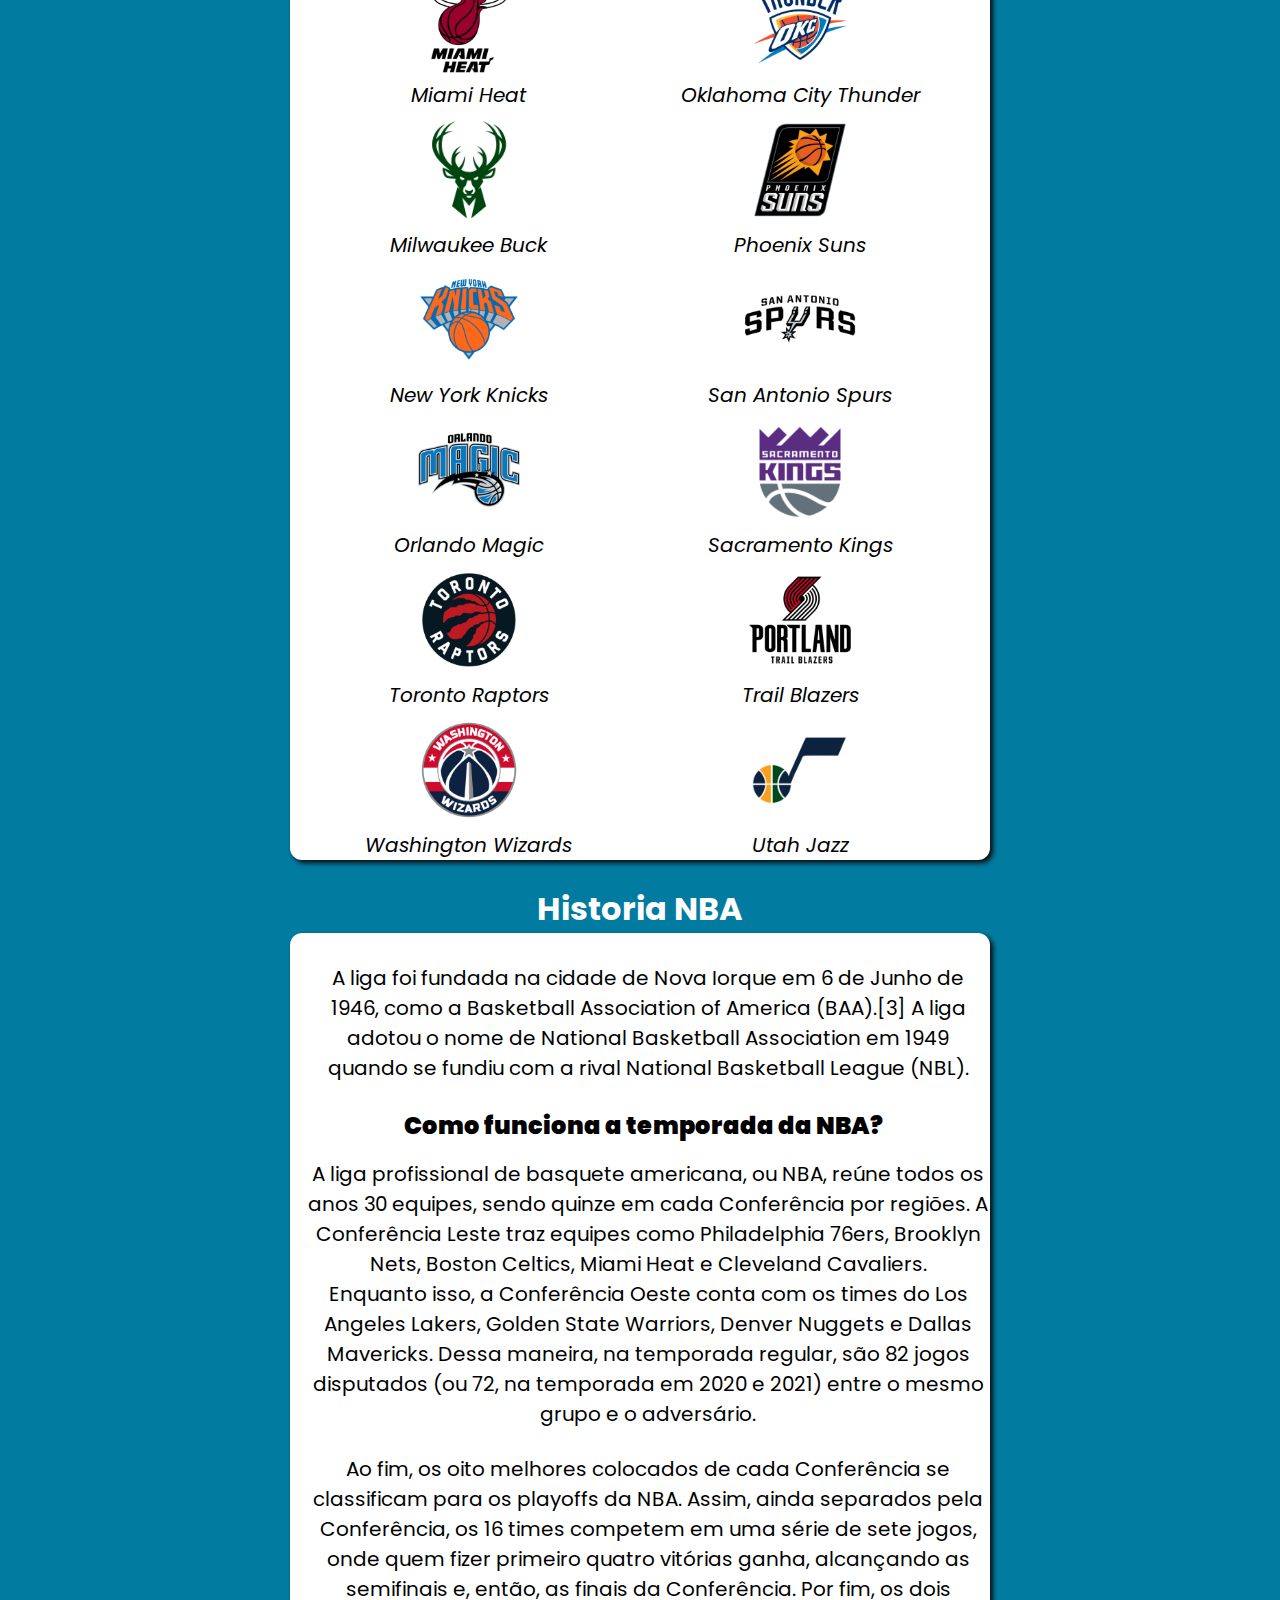
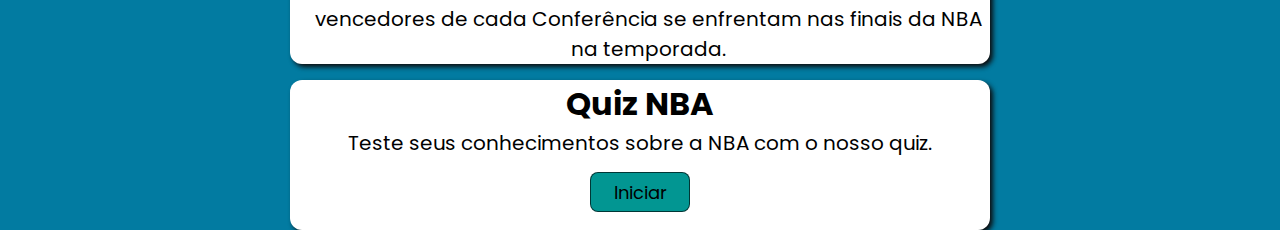
==== commit e69cb94d: "Update HTML" ====
--- a/code/index.html
+++ b/code/index.html
@@ -7,10 +7,11 @@
     <title>Curiosidades da NBA</title>
     <link rel="stylesheet" href="style.css">
     <link rel="shortcut icon" href="imagens/favicon.ico" type="image/x-icon">
+    <script src="scripts.js"></script>
 </head>
 <body>
     <header> 
-        <h1 id="title">Curiosidades da NBA</h1>
+        <h1 id="title">Curiosidades da NBA 🏀</h1>
     </header>
 
     <main>
@@ -117,7 +118,7 @@
     </main>
 
     <footer>
-        <p>Olá</p>
+        <p></p>
     </footer>
 </body>
 </html>--- a/code/style.css
+++ b/code/style.css
@@ -16,7 +16,7 @@
 
 body{
     font-family: 'Poppins', sans-serif;
-    background-image: linear-gradient(to right, #027BA1, #0227A1);
+    background-color:  #027BA1;
     
 }
 
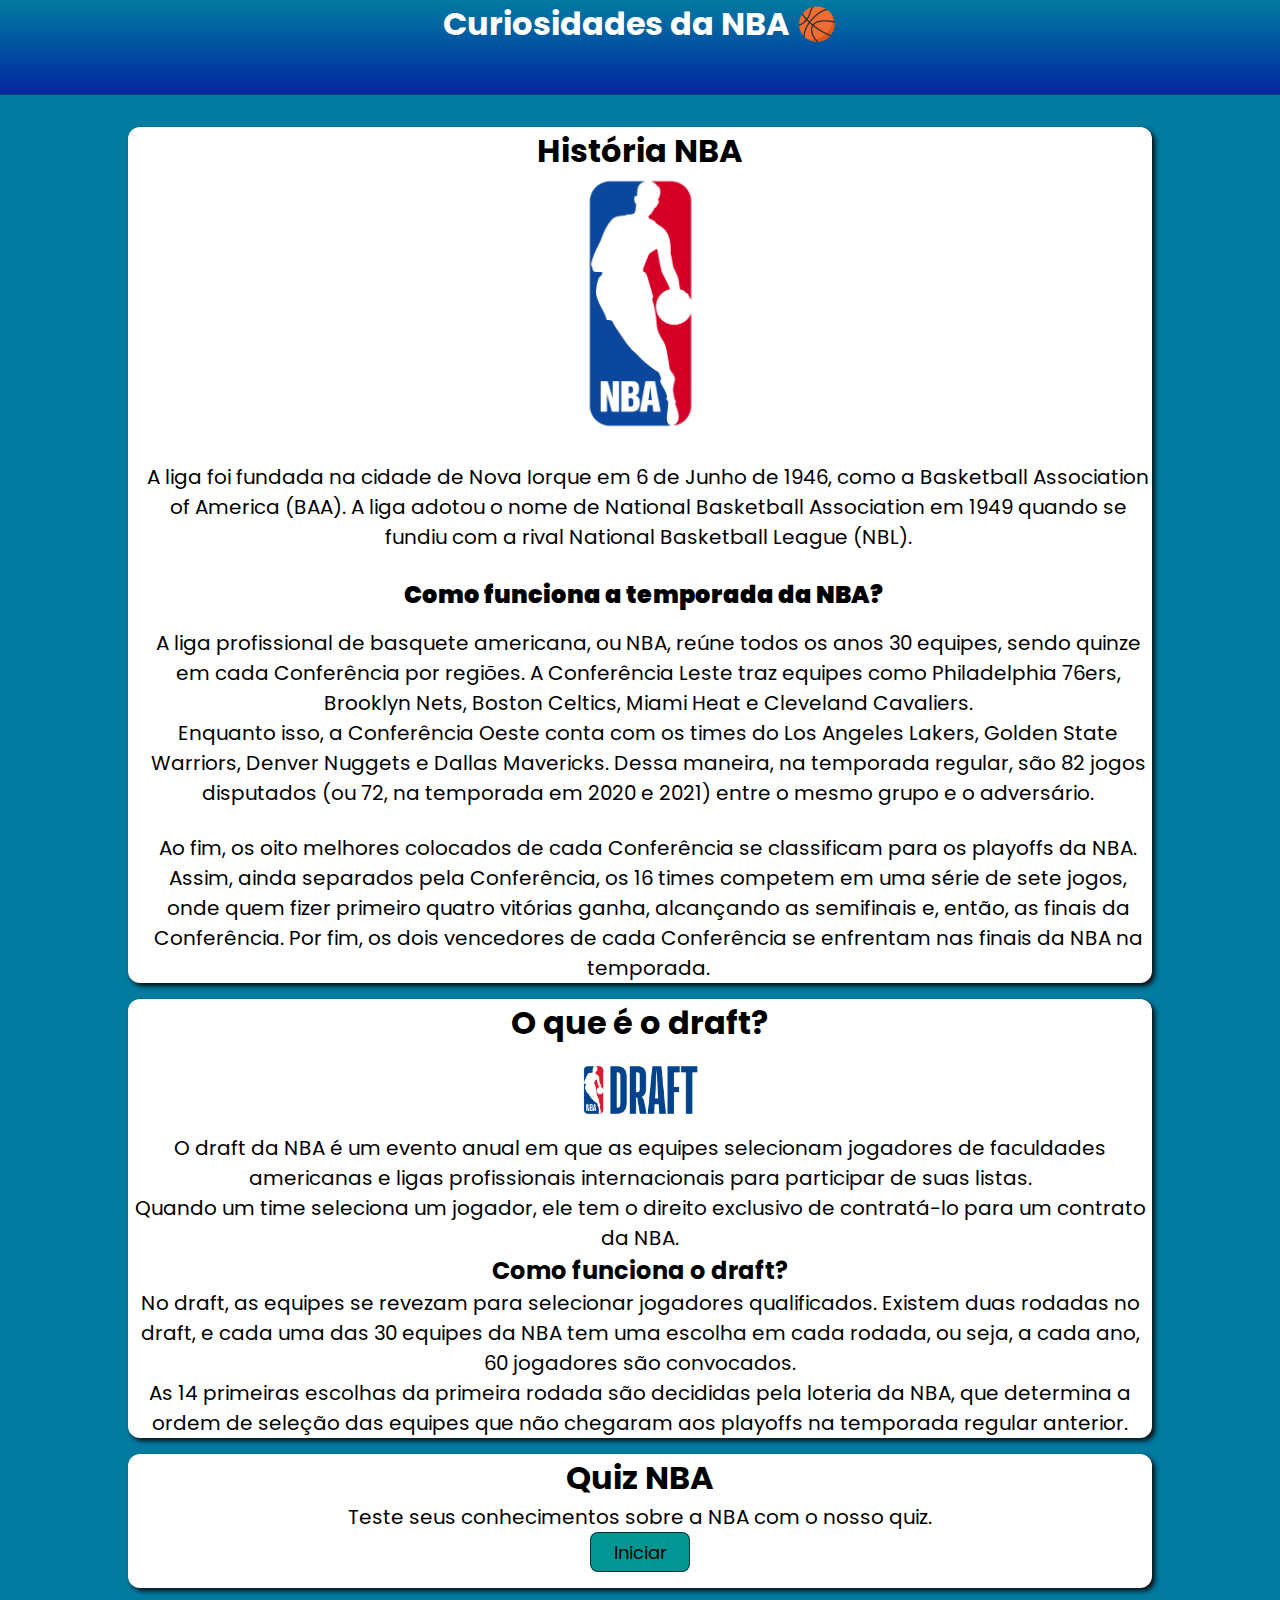
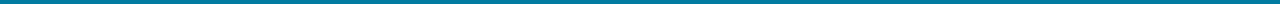
==== commit 3fbc8f4f: "Update HTML/CSS" ====
--- a/code/index.html
+++ b/code/index.html
@@ -15,110 +15,47 @@
     </header>
 
     <main>
-                <section>
-                    <h1 id="title-teams">Conheça os times da <strong>NBA</strong></h1>
-                    <div class="content conferencias">
-                                <div id="leste">
-                                    <h2>Conferência Leste</h2>
-                                    <img src="imagens/atlanta-hawks.png" alt="Atlanta Hawks">
-                                    <p>Atlanta Hawks</p>
-                                    <img src="imagens/boston-celtics.png" alt="Boston Celtics">
-                                    <p>Boston Celtics</p>
-                                    <img src="imagens/brooklyn-nets.png" alt="Brooklyn Nets">
-                                    <p>Brooklyn Nets</p>
-                                    <img src="imagens/charlotte-hornets.png" alt="Charlotte Hornets">
-                                    <p>Charlotte Hornets</p>
-                                    <img src="imagens/bulls.png" alt="Chicago Bulls">
-                                    <p>Chicago Bulls</p>
-                                    <img src="imagens/cleveland-cavaliers.png" alt="Cleveland Cavaliers">
-                                    <p>Cleveland Cavaliers</p>
-                                    <img src="imagens/detroit-pistons.png" alt="Detroit Pistons">
-                                    <p>Detroit Pistons</p>
-                                    <img src="imagens/76ers.png" alt="Philadelphia 76ers">
-                                    <p>Philadelphia 76ers</p>
-                                    <img src="imagens/indiana.png" alt="Indiana Pacers">
-                                    <p>Indiana Pacers</p>
-                                    <img src="imagens/heat.png" alt="Miami Heat">
-                                    <p>Miami Heat</p>
-                                    <img src="imagens/milwaukee.png" alt="Milwaukee Bucks">
-                                    <p>Milwaukee Buck</p>
-                                    <img src="imagens/knicks.png" alt="New York Knicks">
-                                    <p>New York Knicks</p>
-                                    <img src="imagens/magic.png" alt="Orlando Magic">
-                                    <p>Orlando Magic</p>
-                                    <img src="imagens/raptors.png" alt="Toronto Raptors">
-                                    <p>Toronto Raptors</p>
-                                    <img src="imagens/wizards.png" alt="Washington Wizards">
-                                    <p>Washington Wizards</p>
-                                </div>
-                                <div id="oeste">
-                                    <h2>Conferência Oeste</h2>
-                                    <img src="imagens/dallas-mavericks.png" alt="Dallas Mavericks">
-                                    <p>Dallas Mavericks</p>
-                                    <img src="imagens/denver-nuggets.png" alt="Denver Nuggets">
-                                    <p>Denver Nuggets</p>
-                                    <img src="imagens/warriors.png" alt="Golden State Warriors">
-                                    <p>Golden State Warriors</p>
-                                    <img src="imagens/houston-rockets.png" alt="Houston Rockets">
-                                    <p>Houston Rockets</p>
-                                    <img src="imagens/clippers.png" alt="Los Angeles Clippers">
-                                    <p>Los Angeles Clippers</p>
-                                    <img src="imagens/los-angeles.png" alt="Los Angeles Lakers">
-                                    <p>Los Angeles Lakers</p>
-                                    <img src="imagens/grizzlies.png" alt="Memphis Grizzlies">
-                                    <p>Memphis Grizzlies</p>
-                                    <img src="imagens/timberwolves.png" alt="Minnesota Timberwolves">
-                                    <p>Minnesota Timberwolves</p>
-                                    <img src="imagens/new-orleans.png" alt="New Orleans Pelicans">
-                                    <p>New Orleans Pelicans</p>
-                                    <img src="imagens/logo-okc.png" alt="Oklahoma City Thunder">
-                                    <p>Oklahoma City Thunder</p>
-                                    <img src="imagens/suns.png" alt="Phoenix Suns">
-                                    <p>Phoenix Suns</p>
-                                    <img src="imagens/spurs.png" alt="San Antonio Spurs">
-                                    <p>San Antonio Spurs</p>
-                                    <img src="imagens/kings.png" alt="Sacramento Kings">
-                                    <p>Sacramento Kings</p>
-                                    <img src="imagens/blazers.png" alt="Trail Blazers">
-                                    <p>Trail Blazers</p>
-                                    <img src="imagens/utah.png" alt="Utah Jazz">
-                                    <p>Utah Jazz </p>
-                            </div>
-                        </div>
-                </section>
-            <br>
-                <section>
-                        <h1 id="title-hist">Historia NBA</h1>
-                        <div class="content curiosidades">
-                            
-                            <p>
-                            <br>A liga foi fundada na cidade de Nova Iorque em 6 de Junho de 1946, como a Basketball Association of America (BAA).[3] A liga adotou o nome de National Basketball Association em 1949 quando se fundiu com a rival National Basketball League (NBL).  </br>
-                            </p>
-                            <br>
-                            <h2><strong>Como funciona a temporada da NBA?</strong> </h2>
-                            <p>A liga profissional de basquete americana, ou NBA, reúne todos os anos 30 equipes, sendo quinze em cada Conferência por regiões. A Conferência Leste traz equipes como Philadelphia 76ers, Brooklyn Nets, Boston Celtics, Miami Heat e Cleveland Cavaliers.
-                            <br>
-                            Enquanto isso, a Conferência Oeste conta com os times do Los Angeles Lakers, Golden State Warriors, Denver Nuggets e Dallas Mavericks. Dessa maneira, na temporada regular, são 82 jogos disputados (ou 72, na temporada em 2020 e 2021) entre o mesmo grupo e o adversário.
-                            </p>
-                            <br>
-                            <p>Ao fim, os oito melhores colocados de cada Conferência se classificam para os playoffs da NBA. Assim, ainda separados pela Conferência, os 16 times competem em uma série de sete jogos, onde quem fizer primeiro quatro vitórias ganha, alcançando as semifinais e, então, as finais da Conferência. Por fim, os dois vencedores de cada Conferência se enfrentam nas finais da NBA na temporada.
-                            </p>
-                        </div>
-                    </div>
+        <section>
+            <div class="content curiosidades">
+                <h1>História NBA</h1>
+                <img src="imagens/NBA_logo.gif" alt="logo NBA">
+                <p>
+                <br>A liga foi fundada na cidade de Nova Iorque em 6 de Junho de 1946, como a Basketball Association of America (BAA). A liga adotou o nome de National Basketball Association em 1949 quando se fundiu com a rival National Basketball League (NBL).</br>
+                </p>
+                <br>
+                <h2><strong>Como funciona a temporada da NBA?</strong> </h2>
+                <p>A liga profissional de basquete americana, ou NBA, reúne todos os anos 30 equipes, sendo quinze em cada Conferência por regiões. A Conferência Leste traz equipes como Philadelphia 76ers, Brooklyn Nets, Boston Celtics, Miami Heat e Cleveland Cavaliers.
+                <br>
+                Enquanto isso, a Conferência Oeste conta com os times do Los Angeles Lakers, Golden State Warriors, Denver Nuggets e Dallas Mavericks. Dessa maneira, na temporada regular, são 82 jogos disputados (ou 72, na temporada em 2020 e 2021) entre o mesmo grupo e o adversário.
+                </p>
+                <br>
+                <p>Ao fim, os oito melhores colocados de cada Conferência se classificam para os playoffs da NBA. Assim, ainda separados pela Conferência, os 16 times competem em uma série de sete jogos, onde quem fizer primeiro quatro vitórias ganha, alcançando as semifinais e, então, as finais da Conferência. Por fim, os dois vencedores de cada Conferência se enfrentam nas finais da NBA na temporada.
+                </p>
+            </div>
 
-                    <div class="content quiz">
-                        <h1>Quiz NBA</h1>
-                        <div id="quiz-content">
-                            <p>Teste seus conhecimentos sobre a NBA com o nosso quiz.</p>
-                            <a href="quiz01.html"><button>Iniciar</button></a>
-                        </div>
-                    </div>
-                </section>
-
+            <div class="content draft">
+                <h1>O que é o draft?</h1>
+                <img src="imagens/nbadraftlogo.png" alt="logo draft">
+                <p>O draft da NBA é um evento anual em que as equipes selecionam jogadores de faculdades americanas e ligas profissionais internacionais para participar de suas listas.
+                <br>
+                Quando um time seleciona um jogador, ele tem o direito exclusivo de contratá-lo para um contrato da NBA.</p>
+                <h2>Como funciona o draft?</h2>
+                <p>
+                    No draft, as equipes se revezam para selecionar jogadores qualificados.
+                    Existem duas rodadas no draft, e cada uma das 30 equipes da NBA tem uma escolha em cada rodada, ou seja, a cada ano, 60 jogadores são convocados.
+                    <br>
+                    As 14 primeiras escolhas da primeira rodada são decididas pela loteria da NBA, que determina a ordem de seleção das equipes que não chegaram aos playoffs na temporada regular anterior.
+                </p>
+            </div>
+                
+            <div class="content quiz">
+                    <h1>Quiz NBA</h1>
+                    <div id="quiz-content">
+                        <p>Teste seus conhecimentos sobre a NBA com o nosso quiz.</p>
+                        <a href="quiz01.html"><button>Iniciar</button></a> 
+            </div>
+        </section>
     </main>
-
-    <footer>
-        <p></p>
-    </footer>
+    
 </body>
 </html>--- a/code/style.css
+++ b/code/style.css
@@ -27,6 +27,7 @@
 
 img{
     width: 120px;
+    height: auto;
     display: flex;
     margin: auto;
     align-items: center;
@@ -40,6 +41,7 @@
 /* HEADER */
     
 header{
+    width: 100%;
     height: 95px;
     margin-bottom: 2rem;
     background-image: linear-gradient(to bottom, #027BA1, #0227A1);
@@ -56,31 +58,14 @@
 }
 
 /* MAIN */
-#title-teams{
-    align-items: center;
-    text-align: center;
-    color: white;
-}
-
 .content{
     margin: auto;
     text-align: center;
     background-color: white;
-    width: min(80%, 700px);
+    width: 80%;
     height: auto;
     border-radius: 12px;
     box-shadow:3px 3px 5px rgb(13, 13, 14); 
-}
-
-.conferencias{
-    display: flex;
-    margin: auto;
-    align-items: center;
-    justify-content: center;
-}
-
-.conferencias p{
-    font-style: oblique;
 }
 
 #leste{
@@ -103,20 +88,20 @@
     margin: 0 0 1rem 0.5rem;
 }
 
-#title-hist{
-    text-align: center;
-    color: white;
+.draft{
+    margin-top: 1rem;
 }
 
 .quiz{
     margin-top: 1rem;
-    height: 150px;
+    margin-bottom: 1rem;
+    height: auto;
 }
 
 .quiz button{
     width: 100px;
     height: 40px;
-    margin-top: 0.9rem;
+    margin-bottom: 1rem;
     font-family: 'Poppins', sans-serif;
     font-size: 18px;
     border-radius: 8px;
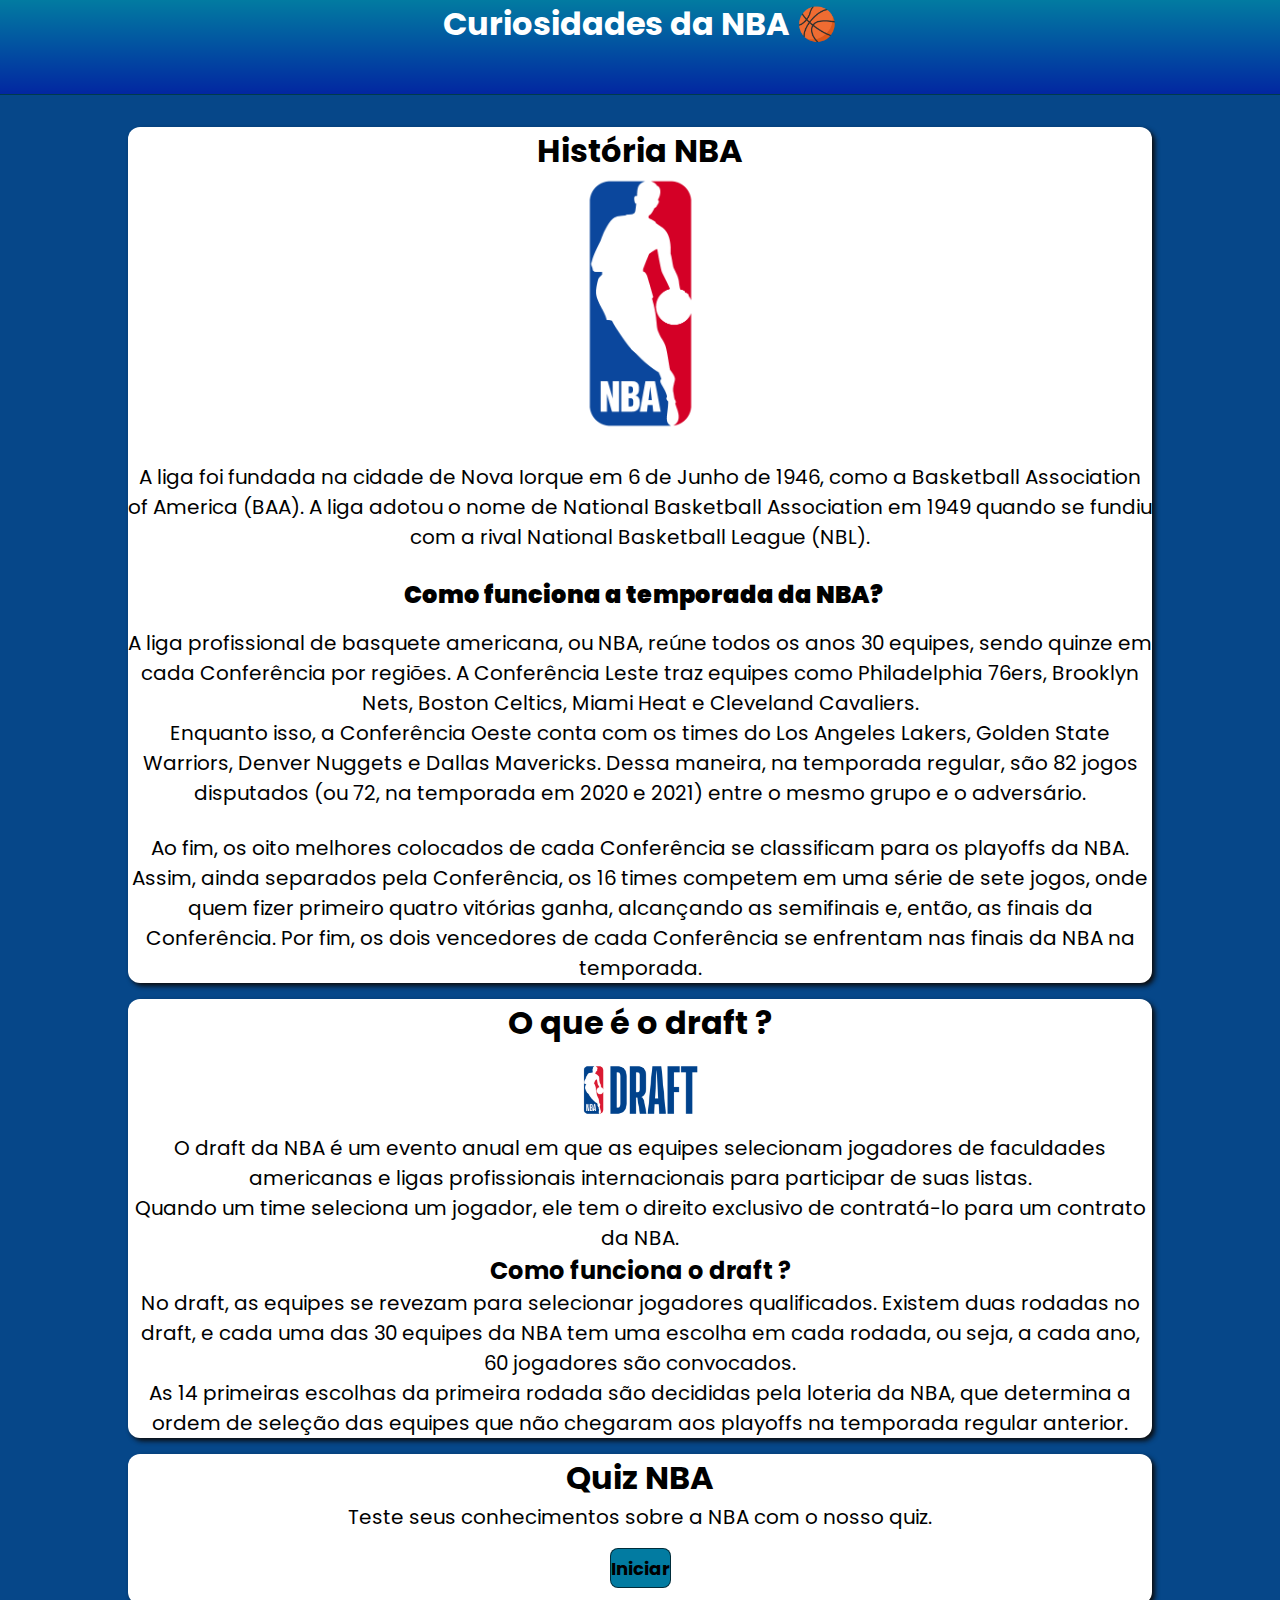
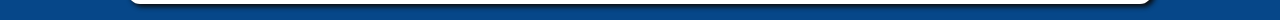
==== commit 9978b653: "Update JS, HTML, CSS" ====
--- a/code/index.html
+++ b/code/index.html
@@ -5,13 +5,14 @@
     <meta http-equiv="X-UA-Compatible" content="IE=edge">
     <meta name="viewport" content="width=device-width, initial-scale=1.0">
     <title>Curiosidades da NBA</title>
-    <link rel="stylesheet" href="style.css">
+    <link rel="stylesheet" href="styles/style.css">
+    <link rel="stylesheet" href="styles/global.css">
     <link rel="shortcut icon" href="imagens/favicon.ico" type="image/x-icon">
     <script src="scripts.js"></script>
 </head>
 <body>
     <header> 
-        <h1 id="title">Curiosidades da NBA 🏀</h1>
+        <h1>Curiosidades da NBA 🏀</h1>
     </header>
 
     <main>
@@ -34,25 +35,25 @@
             </div>
 
             <div class="content draft">
-                <h1>O que é o draft?</h1>
+                <h1>O que é o draft ?</h1>
                 <img src="imagens/nbadraftlogo.png" alt="logo draft">
                 <p>O draft da NBA é um evento anual em que as equipes selecionam jogadores de faculdades americanas e ligas profissionais internacionais para participar de suas listas.
                 <br>
                 Quando um time seleciona um jogador, ele tem o direito exclusivo de contratá-lo para um contrato da NBA.</p>
-                <h2>Como funciona o draft?</h2>
+                <h2>Como funciona o draft ?</h2>
                 <p>
-                    No draft, as equipes se revezam para selecionar jogadores qualificados.
-                    Existem duas rodadas no draft, e cada uma das 30 equipes da NBA tem uma escolha em cada rodada, ou seja, a cada ano, 60 jogadores são convocados.
-                    <br>
-                    As 14 primeiras escolhas da primeira rodada são decididas pela loteria da NBA, que determina a ordem de seleção das equipes que não chegaram aos playoffs na temporada regular anterior.
+                No draft, as equipes se revezam para selecionar jogadores qualificados.
+                Existem duas rodadas no draft, e cada uma das 30 equipes da NBA tem uma escolha em cada rodada, ou seja, a cada ano, 60 jogadores são convocados.
+                <br>
+                As 14 primeiras escolhas da primeira rodada são decididas pela loteria da NBA, que determina a ordem de seleção das equipes que não chegaram aos playoffs na temporada regular anterior.
                 </p>
             </div>
                 
             <div class="content quiz">
-                    <h1>Quiz NBA</h1>
-                    <div id="quiz-content">
-                        <p>Teste seus conhecimentos sobre a NBA com o nosso quiz.</p>
-                        <a href="quiz01.html"><button>Iniciar</button></a> 
+                <h1>Quiz NBA</h1>
+                <div id="quiz-content">
+                    <p>Teste seus conhecimentos sobre a NBA com o nosso quiz.</p>
+                    <a href="quiz01.html"><button>Iniciar</button></a> 
             </div>
         </section>
     </main>
--- a/code/styles/style.css
+++ b/code/styles/style.css
@@ -0,0 +1,47 @@
+/* HEADER */
+    
+header{
+    width: 100%;
+    height: 95px;
+    margin-bottom: 2rem;
+    background-image: linear-gradient(to bottom, var(--azul-claro-), var(--azul-escuro-));
+    border-bottom: 1px solid rgba(0, 0, 0, 0.521);
+}
+
+header h1{
+    display: flex;
+    align-items: center;
+    justify-content: center;
+    margin: auto;
+    text-align: center;
+    color: white;
+}
+
+/* MAIN */
+.content{
+    margin: auto;
+    text-align: center;
+    background-color: white;
+    width: 80%;
+    height: auto;
+    border-radius: 12px;
+    box-shadow:3px 3px 5px rgb(13, 13, 14); 
+}
+
+.curiosidades p{
+    margin: auto;
+}
+
+.curiosidades h2{
+    margin: 0 0 1rem 0.5rem;
+}
+
+.draft{
+    margin-top: 1rem;
+}
+
+.quiz{
+    margin-top: 1rem;
+    margin-bottom: 1rem;
+    height: auto;
+}--- a/code/styles/global.css
+++ b/code/styles/global.css
@@ -0,0 +1,55 @@
+@import url('https://fonts.googleapis.com/css2?family=Poppins:wght@300;400;600;700&display=swap');
+
+html{
+    --azul-: #064789;
+    --azul-claro-: #027BA1;
+    --azul-escuro-: #0227A1;
+}
+
+*{
+    margin: 0;
+    padding: 0;
+    box-sizing: border-box;
+}
+
+body{
+    font-family: 'Poppins', sans-serif;
+    background-color:  var(--azul-);
+    
+}
+
+a{
+    text-decoration: none;
+    color: black;
+}
+
+img{
+    width: 120px;
+    height: auto;
+    display: flex;
+    margin: auto;
+    align-items: center;
+    justify-content: center;
+}
+
+p{
+    font-size: 20px;
+}
+
+button{
+    width: auto;
+    height: 40px;
+    font-weight: 700;
+    margin-top: 1rem;
+    margin-bottom: 1rem;
+    font-family: 'Poppins', sans-serif;
+    font-size: 18px;
+    border-radius: 8px;
+    cursor: pointer;
+    border: 1px solid rgba(0, 0, 0, 0.63);
+    background-color: var(--azul-claro-);
+}
+
+button:hover{
+    filter: brightness(1.2);
+}